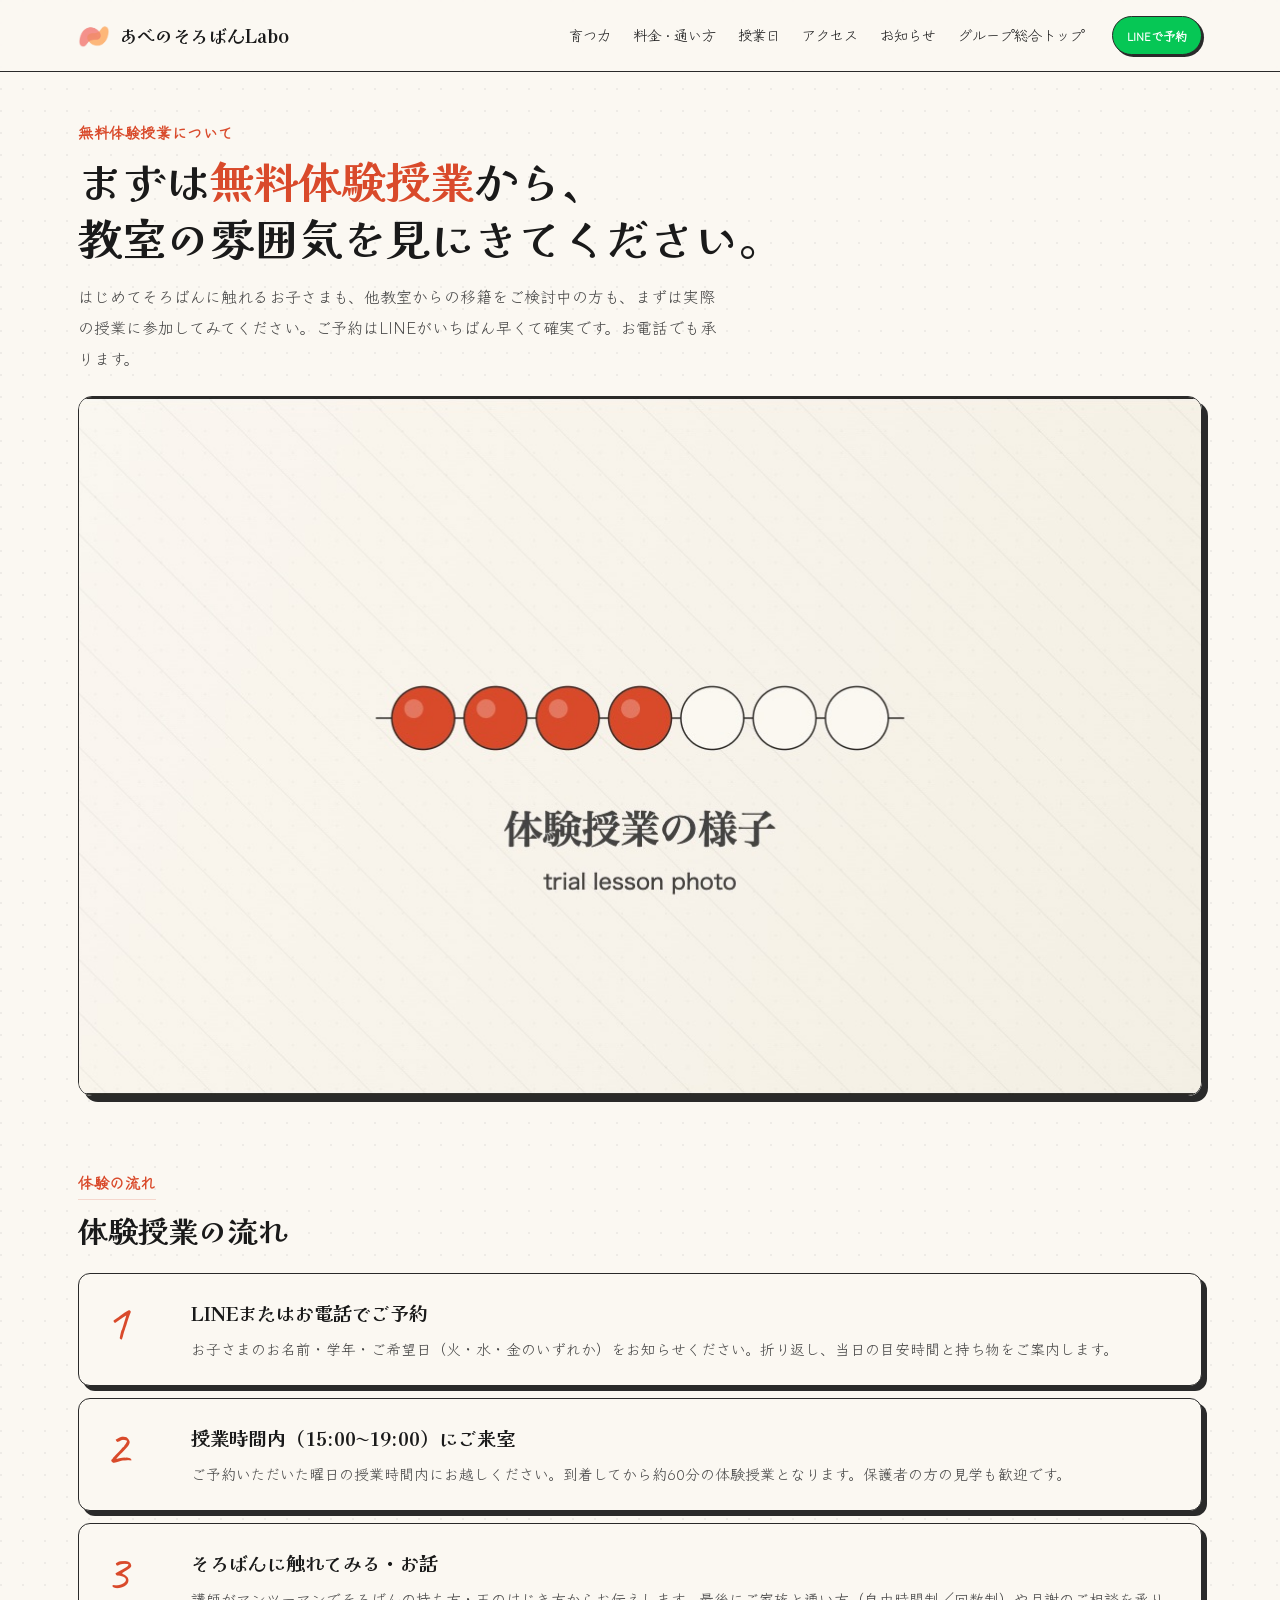
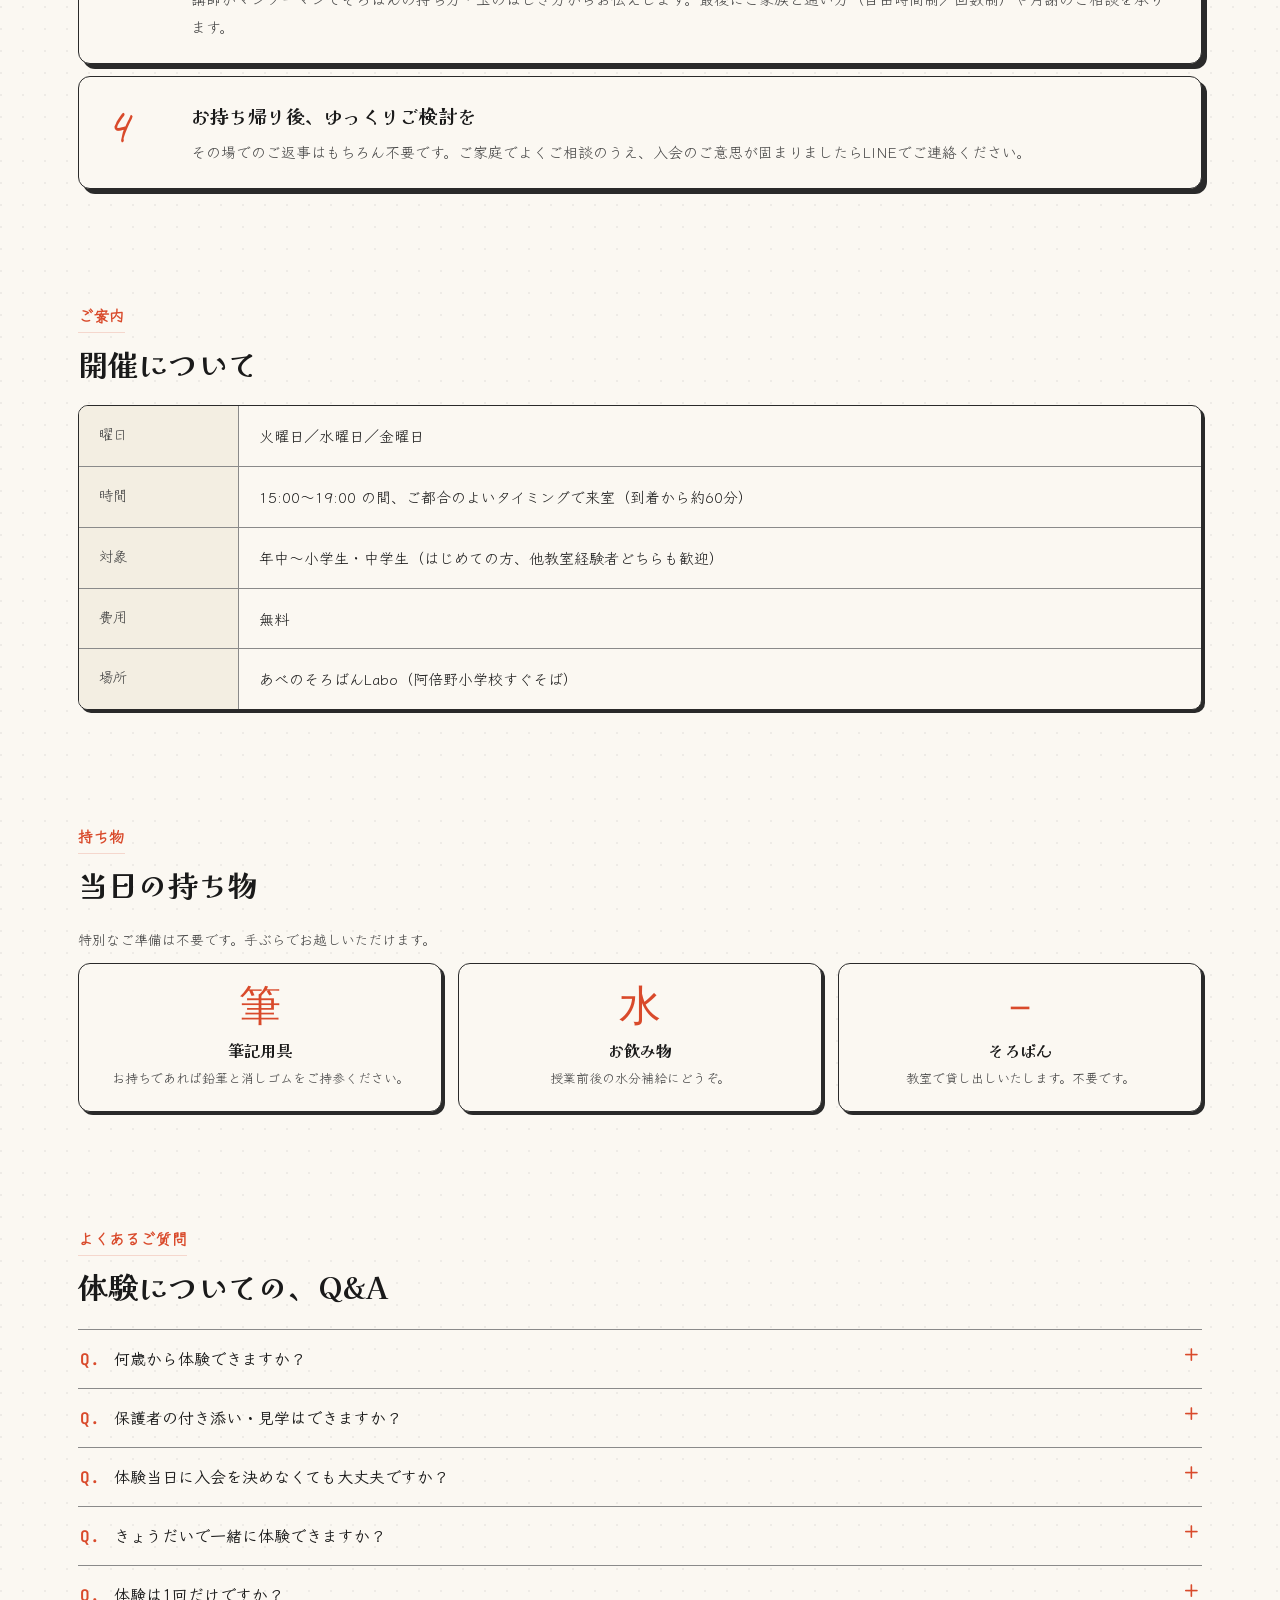
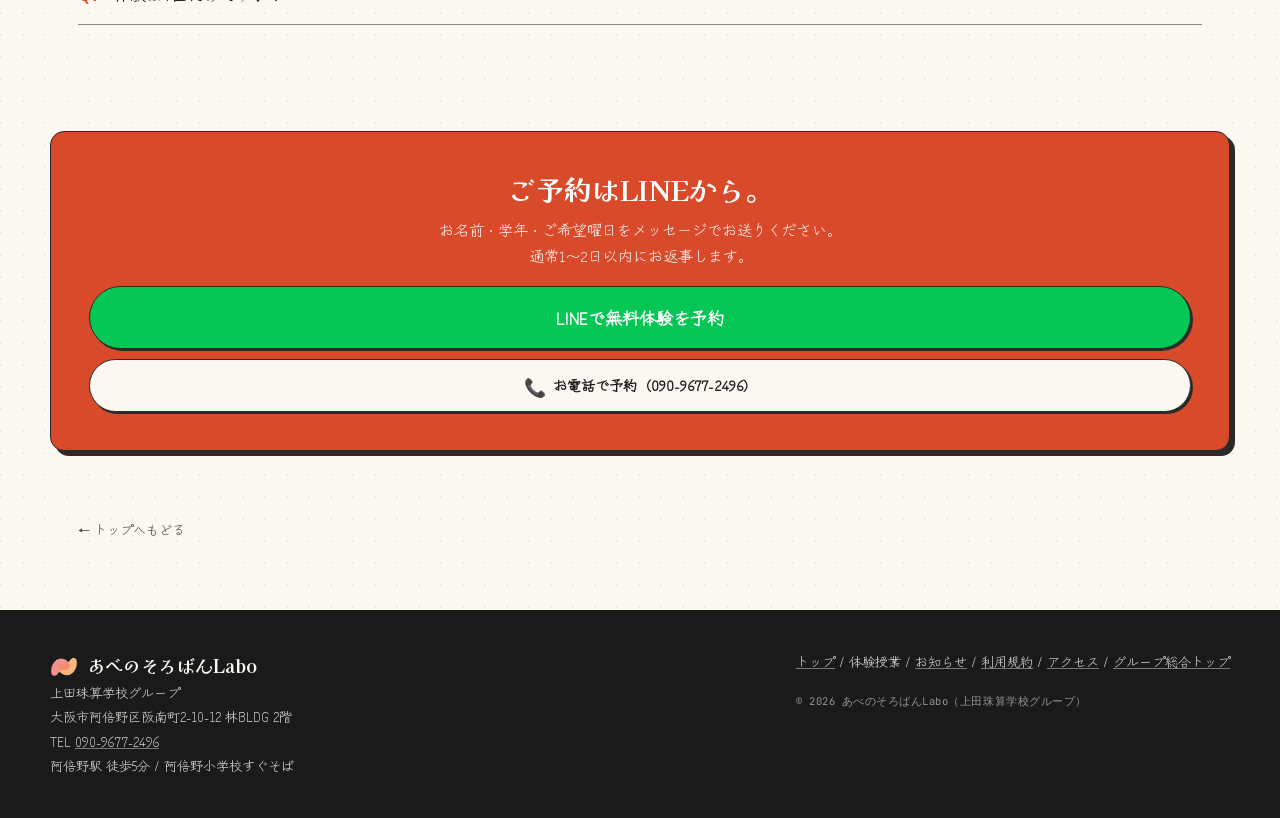
==== experience.html @ c963ec8b "ロゴを新デザイン画像に差し替え・ファビコン追加 - ナビ／フッターの赤い丸(.bead)を abeno_logo.png に差し替え（全ページ共通・CSSで一括変更） - 全4ページの<head>にフ" ====
<!doctype html>
<html lang="ja">
<head>
  <meta charset="utf-8" />
  <meta name="viewport" content="width=device-width, initial-scale=1, viewport-fit=cover" />
  <meta name="theme-color" content="#fbf8f2" />
  <link rel="icon" type="image/png" href="images/abeno_favicon.png" />
  <link rel="apple-touch-icon" href="images/abeno_favicon.png" />
  <title>無料体験授業について — あべのそろばんLabo</title>
  <meta name="description" content="あべのそろばんLaboの無料体験授業の流れ・持ち物・よくある質問。ご予約はLINEまたはお電話で承ります。" />
  <meta property="og:title" content="無料体験授業について — あべのそろばんLabo" />
  <meta property="og:description" content="体験授業の流れ・持ち物・よくある質問。ご予約はLINEから。" />
  <meta property="og:image" content="images/experience-hero.jpg" />

  <link rel="preconnect" href="https://fonts.googleapis.com" />
  <link rel="preconnect" href="https://fonts.gstatic.com" crossorigin />
  <link href="https://fonts.googleapis.com/css2?family=Kaisei+Decol:wght@400;500;700&family=Klee+One:wght@400;600&family=Zen+Kurenaido&family=Caveat:wght@400;600;700&family=JetBrains+Mono:wght@400;500&display=swap" rel="stylesheet" />
  <link rel="stylesheet" href="css/style.css?v=20260715f" />

  <style>
    /* Experience-page specific additions */
    .exp-hero {
      max-width: var(--max-w);
      margin: 0 auto;
      padding: 28px 18px 8px;
    }
    .exp-hero .tag {
      font-family: var(--hand);
      font-size: 13px;
      font-weight: 600;
      letter-spacing: .04em;
      color: var(--accent);
    }
    @media (min-width: 900px) {
      .exp-hero .tag { font-size: 15px; }
    }
    .exp-hero h1 {
      font-family: var(--serif);
      font-weight: 700;
      font-size: 28px;
      line-height: 1.3;
      margin: 6px 0 14px;
    }
    .exp-hero h1 em { font-style: normal; color: var(--accent); }
    .exp-hero p.lead {
      font-size: 15px;
      color: var(--ink-2);
      line-height: 1.95;
      margin: 0 0 22px;
      max-width: 640px;
    }
    .exp-hero img {
      width: 100%;
      aspect-ratio: 16 / 7;
      object-fit: cover;
      border-radius: 14px;
      border: 1.5px solid var(--line);
      box-shadow: 4px 4px 0 var(--line);
    }
    @media (min-width: 900px) {
      .exp-hero { padding: 48px 28px 16px; }
      .exp-hero h1 { font-size: 44px; }
      .exp-hero p.lead { font-size: 16px; }
      .exp-hero img { box-shadow: 6px 6px 0 var(--line); }
    }

    /* Steps */
    .steps {
      display: flex; flex-direction: column; gap: 12px;
      margin-top: 16px;
    }
    .step {
      display: grid;
      grid-template-columns: 54px 1fr;
      gap: 14px;
      border: 1.5px solid var(--line);
      border-radius: 12px;
      padding: 16px 18px;
      background: var(--paper);
      box-shadow: 3px 3px 0 var(--line);
    }
    .step .n {
      font-family: var(--en-hand);
      font-size: 38px;
      color: var(--accent);
      line-height: 1;
    }
    .step h3 {
      font-family: var(--serif); font-weight: 700;
      font-size: 16px; margin: 0 0 6px;
    }
    .step p {
      font-size: 14px;
      color: var(--ink-2);
      margin: 0;
      line-height: 1.85;
    }
    @media (min-width: 900px) {
      .step { grid-template-columns: 72px 1fr; padding: 22px 26px; box-shadow: 5px 5px 0 var(--line); }
      .step .n { font-size: 52px; }
      .step h3 { font-size: 19px; }
      .step p { font-size: 15px; }
    }

    /* Info dl */
    .info-box {
      border: 1.5px solid var(--line);
      border-radius: 10px;
      overflow: hidden;
      background: var(--paper);
      box-shadow: 3px 3px 0 var(--line);
    }
    .info-box dl {
      display: grid;
      grid-template-columns: 110px 1fr;
      margin: 0;
    }
    .info-box dt, .info-box dd {
      padding: 12px 16px;
      margin: 0;
      border-bottom: 1px solid var(--ink-3);
    }
    .info-box dt {
      font-family: var(--hand);
      font-size: 13px;
      color: var(--ink-2);
      background: var(--paper-2);
      border-right: 1px solid var(--ink-3);
    }
    .info-box dd { font-size: 14px; line-height: 1.85; }
    .info-box dl > :nth-last-child(-n+2) { border-bottom: 0; }
    @media (min-width: 900px) {
      .info-box dl { grid-template-columns: 160px 1fr; }
      .info-box dt { font-size: 14px; padding: 16px 20px; }
      .info-box dd { font-size: 15px; padding: 16px 20px; }
    }

    /* Bring (持ち物) */
    .bring {
      display: grid;
      grid-template-columns: repeat(3, 1fr);
      gap: 10px;
      margin-top: 12px;
    }
    .bring .card {
      border: 1.5px solid var(--line);
      border-radius: 12px;
      padding: 14px 8px;
      background: var(--paper);
      text-align: center;
      box-shadow: 2px 2px 0 var(--line);
    }
    .bring .em {
      font-family: var(--en-hand);
      font-size: 30px;
      color: var(--accent);
      line-height: 1;
    }
    .bring h4 {
      font-family: var(--serif); font-weight: 700;
      font-size: 13px; margin: 8px 0 4px;
    }
    .bring p {
      font-size: 11.5px;
      color: var(--ink-2);
      margin: 0;
      line-height: 1.6;
    }
    @media (min-width: 900px) {
      .bring { gap: 16px; }
      .bring .card { padding: 22px 12px; box-shadow: 3px 3px 0 var(--line); }
      .bring .em { font-size: 42px; }
      .bring h4 { font-size: 16px; }
      .bring p { font-size: 13px; }
    }

    /* CTA block */
    .cta-block {
      margin: 32px 14px 28px;
      padding: 26px 22px;
      border: 1.5px solid var(--line);
      border-radius: 14px;
      background: var(--accent);
      color: #fff;
      box-shadow: 5px 5px 0 var(--line);
      text-align: center;
    }
    .cta-block h2 {
      font-family: var(--serif); font-weight: 700;
      font-size: 22px; line-height: 1.4;
      margin: 0;
    }
    .cta-block p {
      font-family: var(--hand);
      font-size: 13px;
      margin: 8px 0 16px;
      opacity: 0.95;
    }
    .cta-block .cta-group {
      display: flex; flex-direction: column; gap: 10px;
    }
    .cta-block .btn.line { padding: 16px 24px; font-size: 17px; }
    .cta-block .btn.tel {
      background: var(--paper); color: var(--ink);
      font-size: 14px;
    }
    @media (min-width: 900px) {
      .cta-block {
        margin: 50px auto 50px;
        max-width: var(--max-w);
        padding: 38px;
      }
      .cta-block h2 { font-size: 28px; }
      .cta-block p { font-size: 15px; }
    }

    /* Back link */
    .back-link {
      display: inline-flex; align-items: center; gap: 4px;
      font-family: var(--hand);
      font-size: 13px;
      color: var(--ink-2);
      text-decoration: none;
      margin-top: 18px;
    }
    .back-link:hover { color: var(--accent); }
  </style>
</head>
<body>

  <!-- NAV -->
  <header class="nav">
    <div class="nav-inner">
      <a class="brand" href="index.html">
        <span class="bead" aria-hidden="true"></span>
        あべのそろばんLabo
      </a>
      <nav class="nav-links" aria-label="メインナビゲーション">
        <a href="index.html#about">育つ力</a>
        <a href="index.html#course">料金・通い方</a>
        <a href="index.html#schedule">授業日</a>
        <a href="index.html#access">アクセス</a>
        <a href="news.html">お知らせ</a>
        <a href="https://ueda-soroban-group.com/" target="_blank" rel="noopener">グループ総合トップ</a>
      </nav>
      <div class="nav-cta">
        <a class="btn line" href="https://lin.ee/6mEq6KBG" target="_blank" rel="noopener">LINEで予約</a>
      </div>
    </div>
  </header>

  <!-- HERO -->
  <main class="exp-hero">
    <div class="tag">無料体験授業について</div>
    <h1>まずは<em>無料体験授業</em>から、<br>教室の雰囲気を見にきてください。</h1>
    <p class="lead">
      はじめてそろばんに触れるお子さまも、他教室からの移籍をご検討中の方も、まずは実際の授業に参加してみてください。ご予約はLINEがいちばん早くて確実です。お電話でも承ります。
    </p>
    <img src="images/experience-hero.jpg" alt="体験授業の様子" width="1600" height="700" />
  </main>

  <!-- 体験の流れ -->
  <section class="s">
    <span class="section-label">体験の流れ</span>
    <h2 class="section-title">体験授業の流れ</h2>
    <div class="steps">
      <div class="step">
        <div class="n">1</div>
        <div>
          <h3>LINEまたはお電話でご予約</h3>
          <p>お子さまのお名前・学年・ご希望日（火・水・金のいずれか）をお知らせください。折り返し、当日の目安時間と持ち物をご案内します。</p>
        </div>
      </div>
      <div class="step">
        <div class="n">2</div>
        <div>
          <h3>授業時間内（15:00〜19:00）にご来室</h3>
          <p>ご予約いただいた曜日の授業時間内にお越しください。到着してから約60分の体験授業となります。保護者の方の見学も歓迎です。</p>
        </div>
      </div>
      <div class="step">
        <div class="n">3</div>
        <div>
          <h3>そろばんに触れてみる・お話</h3>
          <p>講師がマンツーマンでそろばんの持ち方・玉のはじき方からお伝えします。最後にご家族と通い方（自由時間制／回数制）や月謝のご相談を承ります。</p>
        </div>
      </div>
      <div class="step">
        <div class="n">4</div>
        <div>
          <h3>お持ち帰り後、ゆっくりご検討を</h3>
          <p>その場でのご返事はもちろん不要です。ご家庭でよくご相談のうえ、入会のご意思が固まりましたらLINEでご連絡ください。</p>
        </div>
      </div>
    </div>
  </section>

  <!-- 開催情報 -->
  <section class="s">
    <span class="section-label">ご案内</span>
    <h2 class="section-title">開催について</h2>
    <div class="info-box">
      <dl>
        <dt>曜日</dt><dd>火曜日／水曜日／金曜日</dd>
        <dt>時間</dt><dd>15:00〜19:00 の間、ご都合のよいタイミングで来室（到着から約60分）</dd>
        <dt>対象</dt><dd>年中〜小学生・中学生（はじめての方、他教室経験者どちらも歓迎）</dd>
        <dt>費用</dt><dd>無料</dd>
        <dt>場所</dt><dd>あべのそろばんLabo（阿倍野小学校すぐそば）</dd>
      </dl>
    </div>
  </section>

  <!-- 持ち物 -->
  <section class="s">
    <span class="section-label">持ち物</span>
    <h2 class="section-title">当日の持ち物</h2>
    <p style="font-size:14px; color:var(--ink-2); margin:0 0 4px;">特別なご準備は不要です。手ぶらでお越しいただけます。</p>
    <div class="bring">
      <div class="card">
        <div class="em">筆</div>
        <h4>筆記用具</h4>
        <p>お持ちであれば鉛筆と消しゴムをご持参ください。</p>
      </div>
      <div class="card">
        <div class="em">水</div>
        <h4>お飲み物</h4>
        <p>授業前後の水分補給にどうぞ。</p>
      </div>
      <div class="card">
        <div class="em">－</div>
        <h4>そろばん</h4>
        <p>教室で貸し出しいたします。不要です。</p>
      </div>
    </div>
  </section>

  <!-- FAQ -->
  <section class="s">
    <span class="section-label">よくあるご質問</span>
    <h2 class="section-title">体験についての、Q&amp;A</h2>
    <div class="faq">
      <details>
        <summary><span class="q">何歳から体験できますか？</span></summary>
        <p>年中さん（4〜5歳）から受け付けております。数字がある程度読めるようになってからのほうが、お子さま自身も楽しく取り組める傾向があります。</p>
      </details>
      <details>
        <summary><span class="q">保護者の付き添い・見学はできますか？</span></summary>
        <p>もちろん可能です。はじめての場所で不安なお子さまが多いので、最初は保護者の方と一緒にお越しいただくことをおすすめしています。</p>
      </details>
      <details>
        <summary><span class="q">体験当日に入会を決めなくても大丈夫ですか？</span></summary>
        <p>その場でのご返事はいただいておりません。ご家庭でよくご相談のうえ、ご検討ください。しつこい勧誘はいたしません。</p>
      </details>
      <details>
        <summary><span class="q">きょうだいで一緒に体験できますか？</span></summary>
        <p>はい、可能です。ご予約の際に人数・学年をお知らせください。</p>
      </details>
      <details>
        <summary><span class="q">体験は1回だけですか？</span></summary>
        <p>基本は1回ですが、もう少し様子を見たい場合はご相談ください。柔軟に対応いたします。</p>
      </details>
    </div>
  </section>

  <!-- CTA -->
  <div class="cta-block">
    <h2>ご予約はLINEから。</h2>
    <p>お名前・学年・ご希望曜日をメッセージでお送りください。<br>通常1〜2日以内にお返事します。</p>
    <div class="cta-group">
      <a class="btn line" href="https://lin.ee/6mEq6KBG" target="_blank" rel="noopener">LINEで無料体験を予約</a>
      <a class="btn tel" href="tel:090-9677-2496"><span class="icon">📞</span>お電話で予約（090-9677-2496）</a>
    </div>
  </div>

  <section class="s" style="padding-top:0;">
    <a class="back-link" href="index.html">← トップへもどる</a>
  </section>

  <!-- Footer -->
  <footer class="site">
    <div class="inner">
      <div>
        <div class="brand-block">
          <span class="bead" aria-hidden="true"></span>
          あべのそろばんLabo
        </div>
        <div class="info">
          上田珠算学校グループ<br>
          大阪市阿倍野区阪南町2-10-12 林BLDG 2階<br>
          TEL <a href="tel:090-9677-2496">090-9677-2496</a><br>
          阿倍野駅 徒歩5分 / 阿倍野小学校すぐそば
        </div>
      </div>
      <div>
        <div class="info">
          <a href="index.html">トップ</a> / 体験授業 / <a href="news.html">お知らせ</a> /
          <a href="terms.html">利用規約</a> / <a href="index.html#access">アクセス</a> / <a href="https://ueda-soroban-group.com/" target="_blank" rel="noopener">グループ総合トップ</a>
        </div>
        <div class="copy">© 2026 あべのそろばんLabo（上田珠算学校グループ）</div>
      </div>
    </div>
  </footer>

  <!-- Sticky bottom mobile CTA -->
  <div class="sticky-cta" role="region" aria-label="お問い合わせ">
    <a class="btn line" href="https://lin.ee/6mEq6KBG" target="_blank" rel="noopener">LINEで無料体験を予約</a>
    <a class="btn tel" href="tel:090-9677-2496" aria-label="電話で予約">📞</a>
  </div>

</body>
</html>
---- css/style.css ----
/* ============================================================
   あべのそろばんLabo — site styles
   Warm & Friendly direction (mobile-first, ~900px desktop)
   ============================================================ */

:root {
  --ink: #1a1a1a;
  --ink-2: #444;
  --ink-3: #8a8a8a;
  --paper: #fbf8f2;
  --paper-2: #f3eee2;
  --line: #2a2a2a;
  --accent: #d94a2b;       /* そろばん玉の朱 */
  --accent-soft: #f5d7cd;
  --wash: #efeadd;
  --line-green: #06c755;   /* LINE official green */

  --serif: "Kaisei Decol", "Hiragino Mincho ProN", "Yu Mincho", serif;
  --body: "Klee One", "Hiragino Sans", "Helvetica Neue", system-ui, sans-serif;
  --hand: "Zen Kurenaido", "Klee One", "Hiragino Sans", sans-serif;
  --en-hand: "Caveat", cursive;
  --mono: "JetBrains Mono", ui-monospace, monospace;

  --max-w: 1180px;
}

* { box-sizing: border-box; }

html { scroll-behavior: smooth; }

body {
  margin: 0;
  padding: 0;
  background: var(--paper);
  color: var(--ink);
  font-family: var(--body);
  line-height: 1.75;
  font-size: 16px;
  -webkit-text-size-adjust: 100%;
  background-image: radial-gradient(circle at 1px 1px, rgba(0,0,0,.05) 1px, transparent 0);
  background-size: 22px 22px;
}

img { max-width: 100%; display: block; }
a { color: inherit; }

/* ============================================================
   Top nav (sticky)
   ============================================================ */
.nav {
  position: sticky; top: 0; z-index: 40;
  background: color-mix(in oklab, var(--paper) 92%, transparent);
  backdrop-filter: blur(8px);
  -webkit-backdrop-filter: blur(8px);
  border-bottom: 1.5px solid var(--line);
}
.nav-inner {
  max-width: var(--max-w);
  margin: 0 auto;
  padding: 12px 18px;
  display: flex;
  align-items: center;
  gap: 14px;
}
.brand {
  display: flex; align-items: center; gap: 9px;
  font-family: var(--serif); font-weight: 700;
  text-decoration: none; color: var(--ink);
  font-size: 16px;
}
.brand .bead {
  width: 28px; height: 22px;
  background: url(../images/abeno_logo.png) center / contain no-repeat;
}
.nav-links {
  display: none; /* hidden on mobile, shown on desktop */
  gap: 22px;
  margin-left: auto;
  font-family: var(--hand);
  font-size: 14px;
}
.nav-links a { text-decoration: none; color: var(--ink); }
.nav-links a:hover { color: var(--accent); }
.nav-cta {
  margin-left: auto;
}
.nav-cta .btn.line {
  font-size: 12px;
  padding: 8px 14px;
}

@media (min-width: 900px) {
  .nav-inner { padding: 16px 28px; }
  .brand { font-size: 18px; }
  .brand .bead { width: 32px; height: 25px; }
  .nav-links { display: flex; }
  .nav-cta { margin-left: 14px; }
}

/* ============================================================
   Buttons
   ============================================================ */
.btn {
  display: inline-flex;
  align-items: center;
  justify-content: center;
  gap: 7px;
  border: 1.5px solid var(--line);
  border-radius: 999px;
  padding: 13px 22px;
  font-family: var(--hand);
  font-size: 15px;
  font-weight: 600;
  background: var(--paper);
  color: var(--ink);
  text-decoration: none;
  box-shadow: 2px 2px 0 var(--line);
  cursor: pointer;
  transition: transform .12s ease, box-shadow .12s ease;
  -webkit-tap-highlight-color: transparent;
}
.btn:hover, .btn:focus-visible {
  transform: translate(-1px, -1px);
  box-shadow: 3px 3px 0 var(--line);
  outline: none;
}
.btn:active {
  transform: translate(1px, 1px);
  box-shadow: 1px 1px 0 var(--line);
}
.btn.line {
  background: var(--line-green);
  color: #fff;
}
.btn.primary {
  background: var(--accent);
  color: #fff;
}
.btn.block { display: flex; width: 100%; }
.btn.lg { padding: 16px 26px; font-size: 16px; }
.btn.sm { padding: 9px 16px; font-size: 13px; }
.btn .icon { font-size: 18px; line-height: 1; }

/* ============================================================
   Hero
   ============================================================ */
.hero {
  position: relative;
  padding: 16px 14px;
}
.hero-img-wrap {
  position: relative;
  border-radius: 14px;
  overflow: hidden;
  border: 1.5px solid var(--line);
  box-shadow: 4px 4px 0 var(--line);
}
.hero-img-wrap img {
  width: 100%;
  height: auto;
  display: block;
  aspect-ratio: 4 / 5;
  object-fit: cover;
  object-position: 88% center;
}
.hero-card {
  position: absolute;
  left: 16px; right: 16px; bottom: 16px;
  background: color-mix(in oklab, var(--paper) 94%, transparent);
  border: 1.5px solid var(--line);
  border-radius: 12px;
  padding: 14px 16px;
  box-shadow: 3px 3px 0 var(--line);
  backdrop-filter: blur(4px);
  -webkit-backdrop-filter: blur(4px);
}
.hero-card .tag {
  font-family: var(--hand);
  color: var(--accent);
  font-size: 13px;
  font-weight: 600;
  letter-spacing: .02em;
  margin-bottom: 4px;
}
.hero-card h1 {
  font-family: var(--serif);
  font-weight: 700;
  font-size: 24px;
  line-height: 1.35;
  margin: 0;
  letter-spacing: 0;
}
.hero-card h1 em { font-style: normal; color: var(--accent); }
.hero-card .hero-sub {
  margin-top: 6px;
  font-family: var(--hand);
  color: var(--ink-2);
  font-size: 12.5px;
  line-height: 1.6;
}

/* CTA row */
.hero-cta {
  padding: 14px 14px 0;
  display: flex;
  flex-direction: column;
  gap: 10px;
}
.hero-cta .sub-row {
  display: flex; gap: 8px;
}
.hero-cta .sub-row .btn {
  flex: 1;
}

@media (min-width: 900px) {
  .hero {
    padding: 56px 28px 24px;
    max-width: var(--max-w);
    margin: 0 auto;
    display: grid;
    grid-template-columns: 1.05fr 1fr;
    gap: 50px;
    align-items: center;
  }
  .hero-img-wrap {
    box-shadow: 6px 6px 0 var(--line);
  }
  .hero-img-wrap img { aspect-ratio: 4 / 5; }
  .hero-card {
    position: static;
    background: transparent;
    border: 0;
    box-shadow: none;
    padding: 0;
    backdrop-filter: none;
    -webkit-backdrop-filter: none;
    order: -1;
  }
  .hero-card .tag { font-size: 17px; }
  .hero-card h1 { font-size: 62px; line-height: 1.16; margin-top: 12px; }
  .hero-card .hero-sub { font-size: 18px; margin-top: 24px; max-width: 480px; line-height: 2; }
  .hero-cta {
    max-width: var(--max-w);
    margin: 28px auto 0;
    padding: 0 28px;
    flex-direction: row;
    flex-wrap: wrap;
    align-items: center;
    gap: 12px;
  }
  .hero-cta .btn.line {
    padding: 16px 28px;
    font-size: 16px;
  }
  .hero-cta .btn.block { width: auto; }
  .hero-cta .sub-row {
    flex: 0 0 auto;
  }
  .hero-cta .sub-row .btn { flex: 0 0 auto; }
}

/* ============================================================
   Stats strip (desktop only)
   ============================================================ */
.stats {
  display: none;
  border-top: 1.5px solid var(--line);
  border-bottom: 1.5px solid var(--line);
  background: var(--paper-2);
}
.stats-inner {
  max-width: var(--max-w);
  margin: 0 auto;
  display: grid;
  grid-template-columns: repeat(4, 1fr);
}
.stats .item {
  padding: 22px 24px;
  border-right: 1.2px dashed var(--ink-3);
}
.stats .item:last-child { border-right: 0; }
.stats .n {
  font-family: var(--serif);
  font-weight: 700;
  font-size: 28px;
  color: var(--accent);
  line-height: 1;
}
.stats .l {
  font-family: var(--hand);
  font-size: 13px;
  color: var(--ink-2);
  margin-top: 6px;
}
@media (min-width: 900px) {
  .stats { display: block; }
}

/* ============================================================
   Sections
   ============================================================ */
section.s {
  padding: 28px 14px;
  max-width: var(--max-w);
  margin: 0 auto;
}
@media (min-width: 900px) {
  section.s { padding: 56px 28px; }
}

.section-label {
  display: inline-block;
  font-family: var(--hand);
  font-size: 13px;
  font-weight: 600;
  color: var(--accent);
  border-bottom: 1.5px solid var(--accent-soft);
  padding-bottom: 3px;
  margin-bottom: 10px;
  letter-spacing: .04em;
}
@media (min-width: 900px) {
  .section-label { font-size: 15px; }
}

h2.section-title {
  font-family: var(--serif);
  font-weight: 700;
  font-size: 22px;
  line-height: 1.35;
  margin: 0 0 16px;
}
@media (min-width: 900px) {
  h2.section-title { font-size: 30px; margin-bottom: 22px; }
}

/* ABOUT */
.about-lead {
  font-size: 15px;
  color: var(--ink-2);
  line-height: 1.95;
  margin: 0 0 18px;
}
.values {
  display: grid;
  grid-template-columns: 1fr 1fr 1fr;
  gap: 8px;
}
.value-card {
  border: 1.5px solid var(--line);
  border-radius: 10px;
  padding: 12px 8px;
  text-align: center;
  background: var(--paper-2);
  box-shadow: 2px 2px 0 var(--line);
}
.value-card .beads {
  display: flex; gap: 4px; justify-content: center; align-items: center;
  margin-bottom: 6px;
  min-height: 12px;
}
.value-card .beads span {
  width: 8px; height: 8px; border-radius: 50%;
  border: 1.2px solid var(--line);
  background: var(--paper);
}
.value-card .beads span.on { background: var(--accent); }
.value-card h3 {
  font-family: var(--serif); font-weight: 700;
  font-size: 13px; margin: 6px 0 0;
}

@media (min-width: 900px) {
  .about-grid {
    display: grid;
    grid-template-columns: 1.15fr 1fr;
    gap: 50px;
    align-items: center;
  }
  .about-grid .right img {
    width: 100%; height: auto;
    border-radius: 14px;
    border: 1.5px solid var(--line);
    box-shadow: 5px 5px 0 var(--line);
  }
  .about-lead { font-size: 17px; line-height: 2; }
  .values { gap: 14px; }
  .value-card { padding: 18px 12px; box-shadow: 3px 3px 0 var(--line); }
  .value-card .beads span { width: 10px; height: 10px; }
  .value-card h3 { font-size: 16px; }
}

/* GALLERY */
.gallery {
  display: grid;
  grid-template-columns: 1fr 1fr;
  gap: 8px;
}
.gallery img {
  width: 100%;
  height: auto;
  aspect-ratio: 1 / 1;
  object-fit: cover;
  border-radius: 10px;
  border: 1.5px solid var(--line);
  box-shadow: 2px 2px 0 var(--line);
}
@media (min-width: 900px) {
  .gallery {
    grid-template-columns: repeat(2, 1fr);
    gap: 14px;
  }
  .gallery img {
    aspect-ratio: 4 / 3;
    box-shadow: 3px 3px 0 var(--line);
  }
}

/* COURSES (通い方) */
.courses {
  display: grid;
  grid-template-columns: 1fr;
  gap: 14px;
}
.course-card {
  border: 1.5px solid var(--line);
  border-radius: 12px;
  padding: 18px 18px;
  background: var(--paper);
  box-shadow: 3px 3px 0 var(--line);
}
.course-card .head {
  display: flex;
  justify-content: space-between;
  align-items: baseline;
  gap: 8px;
  flex-wrap: wrap;
}
.course-card .head h3 {
  font-family: var(--serif); font-weight: 700;
  font-size: 18px; margin: 0;
}
.course-card .head h3 .en {
  font-family: var(--en-hand);
  font-size: 15px;
  color: var(--accent);
  margin-left: 6px;
}
.course-card .price {
  font-family: var(--en-hand);
  font-size: 24px;
  color: var(--accent);
  line-height: 1;
}
.course-card .desc {
  margin: 10px 0 0;
  font-size: 14px;
  color: var(--ink-2);
  line-height: 1.85;
}
.tag-row {
  display: flex; flex-wrap: wrap; gap: 6px;
  margin-top: 12px;
}
.tag-row span {
  font-family: var(--mono);
  font-size: 11px;
  border: 1px solid var(--ink-3);
  background: var(--paper-2);
  padding: 3px 9px;
  border-radius: 4px;
  color: var(--ink-2);
}
.count-row {
  display: grid;
  grid-template-columns: repeat(4, 1fr);
  gap: 6px;
  margin-top: 14px;
}
.count-card {
  border: 1.2px solid var(--line);
  border-radius: 8px;
  padding: 12px 4px;
  text-align: center;
  background: var(--paper-2);
}
.count-card .n {
  font-family: var(--en-hand);
  font-size: 22px;
  color: var(--accent);
  line-height: 1;
}
.count-card .l {
  font-family: var(--hand);
  font-size: 10px;
  color: var(--ink-3);
  margin-top: 2px;
}
.count-card .p {
  font-family: var(--mono);
  font-size: 10px;
  color: var(--ink-2);
  margin-top: 5px;
}
@media (min-width: 900px) {
  .courses {
    grid-template-columns: 1.15fr 1fr;
    gap: 22px;
  }
  .course-card { padding: 26px 28px; box-shadow: 5px 5px 0 var(--line); }
  .course-card .head h3 { font-size: 24px; }
  .course-card .head h3 .en { font-size: 20px; }
  .course-card .price { font-size: 34px; }
  .course-card .desc { font-size: 15px; }
  .count-row { gap: 10px; }
  .count-card { padding: 16px 6px; }
  .count-card .n { font-size: 30px; }
  .count-card .p { font-size: 12px; }
}

/* SCHEDULE / CALENDAR */
.schedule {
  display: grid;
  grid-template-columns: 1fr;
  gap: 22px;
}
.schedule-intro h3 {
  font-family: var(--serif); font-weight: 700;
  font-size: 20px; line-height: 1.45;
  margin: 4px 0 12px;
}
.schedule-intro h3 em { font-style: normal; color: var(--accent); }
.schedule-intro p {
  font-size: 14px; color: var(--ink-2);
  line-height: 1.9; margin: 0;
}
.schedule-legend {
  margin-top: 14px;
  display: flex; flex-direction: column; gap: 8px;
  font-family: var(--hand); font-size: 13px;
}
.schedule-legend .row {
  display: flex; align-items: center; gap: 8px;
}
.schedule-legend .dot {
  width: 12px; height: 12px; border-radius: 50%;
  border: 1.5px solid var(--ink-3);
  background: transparent;
  flex-shrink: 0;
}
.schedule-legend .dot.on {
  background: var(--accent);
  border-color: var(--accent);
}

.cal {
  display: flex;
  flex-direction: column;
  border: 1.5px solid var(--line);
  border-radius: 12px;
  padding: 16px;
  background: var(--paper-2);
  box-shadow: 3px 3px 0 var(--line);
}
.cal-head {
  display: flex; justify-content: space-between; align-items: center;
  margin-bottom: 10px;
}
.cal-head .month {
  font-family: var(--serif); font-weight: 700; font-size: 18px;
}
.cal-arrows { display: flex; gap: 8px; flex-shrink: 0; }
.nav-btn {
  background: transparent;
  border: 1.3px solid var(--line);
  border-radius: 8px;
  width: 34px; height: 34px;
  display: flex; align-items: center; justify-content: center;
  font-size: 20px; line-height: 1;
  color: var(--ink-2);
  cursor: pointer; padding: 0;
  transition: 0.15s ease;
}
.nav-btn:hover { background: var(--paper); color: var(--ink); border-color: var(--ink-3); }
.nav-btn:active { transform: translateY(1px); }
.cal-head .month .en {
  font-family: var(--en-hand);
  color: var(--accent);
  margin-left: 6px;
  font-size: 18px;
}
.cal-head .nav-arrows {
  font-family: var(--mono); font-size: 13px; color: var(--ink-3); letter-spacing: .2em;
}
.cal-dow {
  display: grid; grid-template-columns: repeat(7, 1fr);
  gap: 4px;
  font-family: var(--mono); font-size: 13px;
  text-align: center; color: var(--ink-2);
  margin-bottom: 6px;
}
.cal-dow span.sun { color: #b04; }
.cal-dow span.sat { color: #247; }
.cal-days {
  display: grid;
  grid-template-columns: repeat(7, minmax(0, 1fr));
  gap: 4px;
  /* 各行は内容に応じた高さ（長いラベルの週だけ高くなり、他の週は影響を受けない） */
}
.cal-day {
  min-height: 54px;
  height: 100%;
  width: 100%;
  border: 1.2px solid var(--ink-3);
  border-radius: 6px;
  display: flex; flex-direction: column;
  align-items: center; justify-content: space-between;
  padding: 4px;
  background: var(--paper);
  color: var(--ink-3);
  font-family: var(--mono); font-size: 13px;
}
.cal-day .date-num {
  width: 100%;
  text-align: left;
  font-size: 13px;
  line-height: 1;
}
.cal-day .mark {
  flex-grow: 1;
  display: flex; align-items: center; justify-content: center;
  font-size: 24px;
  line-height: 1;
}
.cal-day .mark.small {
  font-size: 15px;
}
/* 前月からの特例授業（例：7/31を8月の1回目として表示） */
.cal-day.pre .date-num {
  color: var(--accent);
  font-weight: 700;
}
.cal-day.empty {
  border: 0;
  background: transparent;
}
.cal-day.on {
  background: #fff0f5; /* Light pink background for class days */
  color: var(--ink);
  border-color: #ffc2d1;
}
.cal-day.on .mark {
  color: var(--accent);
}
.cal-day.off {
  background: #f4f4f4; /* Gray background for closed days */
  color: var(--ink-3);
  border-color: #e0e0e0;
}
.cal-day.off .mark {
  color: #aaa;
}
.cal-day .time {
  width: 100%;
  text-align: center;
  font-family: var(--hand);
  font-size: 11px;
  color: var(--ink-2);
  line-height: 1.25;
}
.cal-note {
  margin-top: 14px;
  padding-top: 16px;
  border-top: 1px dashed var(--line);
  font-size: 15px;
  line-height: 1.8;
  color: var(--ink-2);
}
.cal-slider {
  display: flex;
  align-items: flex-start; /* Each card keeps its natural height */
  overflow-x: auto;
  scroll-snap-type: x mandatory;
  scroll-behavior: smooth;
  gap: 16px;
  padding: 4px 4px 20px 4px;
  /* Hide scrollbar */
  -ms-overflow-style: none;
  scrollbar-width: none;
}
.cal-slider::-webkit-scrollbar {
  display: none;
}
.cal-slider .cal {
  flex: 0 0 88%; /* Peek next month */
  scroll-snap-align: center;
  max-width: 340px;
}
@media (min-width: 900px) {
  .cal { padding: 26px; box-shadow: 5px 5px 0 var(--line); }
  /* 1ヶ月を大きく表示。隣月は右端/左端がちらっと見えるカルーセル */
  .cal-slider { max-width: 860px; margin: 0 auto; }
  .cal-slider .cal { flex: 0 0 calc(100% - 56px); max-width: none; scroll-snap-align: center; }
  .cal-head .month { font-size: 24px; }
  .cal-dow { font-size: 15px; }
  .cal-day { min-height: 84px; padding: 8px; }
  .cal-day .date-num { font-size: 16px; }
  .cal-day .mark { font-size: 34px; }
  .cal-day .mark.small { font-size: 22px; }
  .cal-day .time { font-size: 14px; }
  .cal-note { font-size: 16px; }
}

/* Mid CTA banner */
.mid-cta {
  margin: 28px 14px 0;
  padding: 22px 20px;
  border: 1.5px solid var(--line);
  border-radius: 14px;
  background: var(--accent);
  color: #fff;
  box-shadow: 4px 4px 0 var(--line);
  text-align: center;
}
.mid-cta h3 {
  font-family: var(--serif); font-weight: 700;
  font-size: 18px; line-height: 1.4; margin: 0;
}
.mid-cta p {
  font-family: var(--hand);
  font-size: 13px;
  margin: 8px 0 0;
  opacity: 0.95;
}
.mid-cta .ctas {
  margin-top: 14px;
  display: flex; flex-direction: column; gap: 8px;
}
.mid-cta .btn.line { box-shadow: 2px 2px 0 var(--line); }
.mid-cta .btn.tel {
  background: var(--paper); color: var(--ink);
  font-size: 13px; padding: 10px 16px;
}
@media (min-width: 900px) {
  .mid-cta {
    margin: 36px 28px 0;
    padding: 36px 40px;
    display: grid;
    grid-template-columns: 1.4fr auto;
    gap: 30px;
    align-items: center;
    text-align: left;
    box-shadow: 6px 6px 0 var(--line);
  }
  .mid-cta h3 { font-size: 26px; }
  .mid-cta p { font-size: 14px; margin-top: 8px; }
  .mid-cta .ctas { margin-top: 0; align-items: flex-end; }
  .mid-cta .btn.line { padding: 16px 26px; font-size: 16px; }
}

/* FAQ */
.faq { border-top: 1.2px solid var(--ink-3); }
.faq details {
  border-bottom: 1.2px solid var(--ink-3);
  padding: 14px 2px;
}
.faq summary {
  cursor: pointer;
  list-style: none;
  display: flex; justify-content: space-between; align-items: flex-start;
  gap: 12px;
  font-family: var(--body);
  font-size: 14px; font-weight: 600;
  -webkit-tap-highlight-color: transparent;
}
.faq summary::-webkit-details-marker { display: none; }
.faq summary .q {
  flex: 1;
}
.faq summary .q::before {
  content: "Q. ";
  color: var(--accent);
  font-family: var(--mono);
  font-weight: 700;
  margin-right: 4px;
}
.faq summary::after {
  content: "＋";
  font-family: var(--hand);
  color: var(--accent);
  font-size: 18px;
  line-height: 1;
  flex-shrink: 0;
}
.faq details[open] summary::after { content: "−"; }
.faq details p {
  margin: 10px 0 0;
  padding-left: 22px;
  font-size: 13.5px;
  color: var(--ink-2);
  line-height: 1.9;
}
@media (min-width: 900px) {
  .faq summary { font-size: 16px; }
  .faq details p { font-size: 14.5px; }
}

/* FAQ + Access side-by-side at desktop */
.faq-access {
  display: grid;
  grid-template-columns: 1fr;
  gap: 32px;
}
@media (min-width: 900px) {
  .faq-access { grid-template-columns: 1fr 1fr; gap: 50px; }
}

/* ACCESS */
.access-map {
  width: 100%;
  aspect-ratio: 16 / 9;
  object-fit: cover;
  border-radius: 10px;
  border: 1.5px solid var(--line);
  box-shadow: 3px 3px 0 var(--line);
}
.access-info {
  margin-top: 14px;
  font-size: 14px;
  line-height: 1.9;
  color: var(--ink-2);
}
.access-info b {
  display: block;
  font-family: var(--serif);
  font-weight: 700;
  font-size: 16px;
  color: var(--ink);
  margin-bottom: 4px;
}

/* FINAL CTA */
.final-cta {
  padding: 28px 14px;
  display: flex; flex-direction: column; gap: 10px;
}
.final-cta .sub-row {
  display: flex; gap: 8px;
}
.final-cta .sub-row .btn { flex: 1; }
@media (min-width: 900px) {
  .final-cta {
    max-width: var(--max-w);
    margin: 0 auto;
    padding: 50px 28px;
    flex-direction: row;
    align-items: center;
    flex-wrap: wrap;
    gap: 14px;
  }
  .final-cta .lead {
    flex: 1; min-width: 320px;
    font-family: var(--serif);
    font-weight: 700;
    font-size: 28px;
    line-height: 1.4;
  }
  .final-cta .lead em { font-style: normal; color: var(--accent); }
  .final-cta .btn { flex: 0 0 auto; }
  .final-cta .sub-row { flex: 0 0 auto; }
}

/* ============================================================
   Footer
   ============================================================ */
footer.site {
  background: var(--ink);
  color: var(--paper);
  margin-top: 12px;
  padding: 26px 18px 80px;
}
footer.site .inner {
  max-width: var(--max-w);
  margin: 0 auto;
  display: flex; flex-direction: column;
  gap: 18px;
}
footer.site .brand-block {
  font-family: var(--serif); font-weight: 700;
  font-size: 18px;
  display: flex; align-items: center; gap: 9px;
}
footer.site .brand-block .bead {
  width: 28px; height: 22px;
  background: url(../images/abeno_logo.png) center / contain no-repeat;
}
footer.site .info {
  font-family: var(--hand);
  font-size: 13px;
  opacity: .85;
  line-height: 1.85;
}
footer.site .info a { color: var(--paper); text-decoration: underline; text-decoration-color: var(--ink-3); }
footer.site .copy {
  margin-top: 18px;
  font-family: var(--mono);
  font-size: 10.5px;
  opacity: .55;
  letter-spacing: .05em;
}
@media (min-width: 900px) {
  footer.site { padding: 40px 28px; }
  footer.site .inner {
    flex-direction: row; justify-content: space-between; gap: 40px;
  }
}

/* ============================================================
   Sticky bottom mobile CTA bar (visible only on small screens)
   ============================================================ */
.sticky-cta {
  position: fixed;
  bottom: 0; left: 0; right: 0;
  padding: 10px 12px;
  background: color-mix(in oklab, var(--paper) 96%, transparent);
  backdrop-filter: blur(8px);
  -webkit-backdrop-filter: blur(8px);
  border-top: 1.5px solid var(--line);
  z-index: 50;
  display: flex; gap: 8px;
  box-shadow: 0 -3px 12px rgba(0,0,0,.06);
}
.sticky-cta .btn.line { flex: 1; }
.sticky-cta .btn.tel {
  padding: 13px 14px;
  font-size: 18px;
  background: var(--paper);
  flex: 0 0 auto;
}
@media (min-width: 900px) {
  .sticky-cta { display: none; }
}

/* Body padding so content not hidden behind sticky CTA */
body { padding-bottom: 76px; }
@media (min-width: 900px) {
  body { padding-bottom: 0; }
}

/* ============================================================
   Utility / a11y
   ============================================================ */
.sr-only {
  position: absolute; width: 1px; height: 1px;
  padding: 0; margin: -1px; overflow: hidden;
  clip: rect(0,0,0,0); white-space: nowrap; border: 0;
}

a:focus-visible, button:focus-visible, summary:focus-visible {
  outline: 2.5px solid var(--accent);
  outline-offset: 3px;
  border-radius: 4px;
}

/* ============================================================
   Value-card descriptions (3つの力)
   ============================================================ */
.value-card .v-desc {
  display: none;
}
@media (min-width: 900px) {
  .value-card { text-align: left; padding: 20px 18px; }
  .value-card .beads { justify-content: flex-start; }
  .value-card h3 { font-size: 17px; margin: 8px 0 6px; }
  .value-card .v-desc {
    display: block;
    font-family: var(--body);
    font-size: 13px;
    line-height: 1.8;
    color: var(--ink-2);
    margin: 0;
  }
}

/* ============================================================
   Price note (月4回=80分 など)
   ============================================================ */
.price-note {
  margin-top: 12px;
  font-family: var(--hand);
  font-size: 12px;
  color: var(--ink-2);
  line-height: 1.7;
}
.price-note b { color: var(--accent); }
@media (min-width: 900px) {
  .price-note { font-size: 13px; margin-top: 16px; }
}

/* count-card minutes label */
.count-card .min {
  font-family: var(--mono);
  font-size: 9px;
  color: var(--ink-3);
  margin-top: 3px;
}
@media (min-width: 900px) {
  .count-card .min { font-size: 10.5px; }
}

/* ============================================================
   Sub-page header (お知らせ / 利用規約)
   ============================================================ */
.page-head {
  max-width: var(--max-w);
  margin: 0 auto;
  padding: 28px 18px 4px;
}
.page-head .section-label { margin-bottom: 8px; }
.page-head h1 {
  font-family: var(--serif);
  font-weight: 700;
  font-size: 26px;
  line-height: 1.3;
  margin: 0 0 10px;
}
.page-head p.lead {
  font-size: 14px;
  color: var(--ink-2);
  line-height: 1.9;
  margin: 0;
  max-width: 640px;
}
@media (min-width: 900px) {
  .page-head { padding: 48px 28px 8px; }
  .page-head h1 { font-size: 38px; }
  .page-head p.lead { font-size: 15px; }
}

/* ============================================================
   News list (お知らせ)
   ============================================================ */
.news-list {
  border-top: 1.2px solid var(--ink-3);
}
.news-item {
  border-bottom: 1.2px solid var(--ink-3);
  padding: 18px 2px;
  display: grid;
  grid-template-columns: 1fr;
  gap: 4px;
}
.news-item .meta {
  display: flex; align-items: center; gap: 10px; flex-wrap: wrap;
}
.news-item time {
  font-family: var(--mono);
  font-size: 12px;
  color: var(--ink-3);
}
.news-item .cat {
  font-family: var(--hand);
  font-size: 11px;
  color: var(--accent);
  border: 1px solid var(--accent-soft);
  background: var(--paper-2);
  padding: 1px 8px;
  border-radius: 999px;
}
.news-item h3 {
  font-family: var(--serif); font-weight: 700;
  font-size: 16px; margin: 2px 0 0; line-height: 1.5;
}
.news-item p {
  font-size: 13.5px; color: var(--ink-2);
  line-height: 1.85; margin: 4px 0 0;
}
@media (min-width: 900px) {
  .news-item { grid-template-columns: 180px 1fr; gap: 0 24px; padding: 22px 2px; }
  .news-item .meta { flex-direction: column; align-items: flex-start; gap: 6px; }
  .news-item h3 { font-size: 18px; }
  .news-item p { font-size: 14.5px; }
}

/* ============================================================
   Legal / terms (利用規約)
   ============================================================ */
.legal {
  max-width: 820px;
  margin: 0 auto;
  padding: 8px 18px 10px;
}
.legal .art { margin: 0 0 28px; }
.legal h2 {
  font-family: var(--serif); font-weight: 700;
  font-size: 17px;
  border-left: 4px solid var(--accent);
  padding-left: 10px;
  margin: 0 0 10px;
  line-height: 1.4;
}
.legal p, .legal li {
  font-size: 14px;
  color: var(--ink-2);
  line-height: 1.95;
}
.legal p { margin: 0 0 8px; }
.legal ul, .legal ol { margin: 0 0 8px; padding-left: 1.3em; }
.legal li { margin-bottom: 4px; }
.legal .table {
  border: 1.5px solid var(--line);
  border-radius: 10px;
  overflow: hidden;
  margin: 6px 0 8px;
}
.legal .table .row {
  display: grid; grid-template-columns: 100px 1fr;
}
.legal .table .row:not(:last-child) { border-bottom: 1px solid var(--ink-3); }
.legal .table .k {
  font-family: var(--hand); font-size: 13px;
  background: var(--paper-2); padding: 10px 14px;
  border-right: 1px solid var(--ink-3); color: var(--ink-2);
}
.legal .table .v { padding: 10px 14px; font-size: 13.5px; }
.legal .updated {
  font-family: var(--mono); font-size: 11.5px;
  color: var(--ink-3); margin-top: 24px;
}
@media (min-width: 900px) {
  .legal { padding: 16px 28px 20px; }
  .legal h2 { font-size: 20px; }
  .legal p, .legal li { font-size: 15px; }
  .legal .table .row { grid-template-columns: 140px 1fr; }
}

/* ============================================================
   Hero entrance animation
   ============================================================ */
@keyframes fadeUp {
  from { opacity: 0; transform: translateY(16px); }
  to   { opacity: 1; transform: translateY(0); }
}
.hero-card .tag,
.hero-card h1,
.hero-card .hero-sub,
.hero-cta {
  opacity: 0;
  animation: fadeUp .7s ease-out forwards;
}
.hero-card .tag      { animation-delay: .05s; }
.hero-card h1        { animation-delay: .18s; }
.hero-card .hero-sub { animation-delay: .34s; }
.hero-cta            { animation-delay: .48s; }
.hero-img-wrap {
  opacity: 0;
  animation: fadeUp .8s ease-out .12s forwards;
}
@media (prefers-reduced-motion: reduce) {
  .hero-card .tag, .hero-card h1, .hero-card .hero-sub,
  .hero-cta, .hero-img-wrap {
    opacity: 1; animation: none;
  }
}

/* ABOUT becomes single column (no instructor photo) */
@media (min-width: 900px) {
  .about-grid { grid-template-columns: 1fr; gap: 0; }
  .about-lead { max-width: 820px; }
}

/* ============================================================
   Course intro (自由時間制＋回数制の説明)
   ============================================================ */
.course-intro { margin-bottom: 22px; }
.course-intro .ci-row {
  display: grid;
  grid-template-columns: 1fr;
  gap: 14px;
}
.ci-item {
  border-left: 3px solid var(--accent);
  padding-left: 14px;
}
.ci-item .ci-key {
  display: inline-block;
  font-family: var(--serif);
  font-weight: 700;
  font-size: 16px;
  color: var(--ink);
  margin-bottom: 4px;
}
.ci-item p {
  margin: 0;
  font-size: 14px;
  color: var(--ink-2);
  line-height: 1.85;
}
.course-intro .tag-row { margin-top: 16px; }
@media (min-width: 900px) {
  .course-intro { margin-bottom: 30px; }
  .course-intro .ci-row { grid-template-columns: 1fr 1fr; gap: 36px; }
  .ci-item .ci-key { font-size: 18px; }
  .ci-item p { font-size: 15px; }
}

/* ============================================================
   Price panel (月謝・主役)
   ============================================================ */
.price-panel {
  max-width: 760px;
  margin: 0 auto;
  border: 1.5px solid var(--line);
  border-radius: 14px;
  background: var(--paper);
  box-shadow: 4px 4px 0 var(--line);
  padding: 20px 18px;
}
.price-title {
  font-family: var(--serif);
  font-weight: 700;
  font-size: 18px;
  text-align: center;
  margin: 2px 0 6px;
}
@media (min-width: 900px) {
  .price-panel { padding: 32px 36px; box-shadow: 6px 6px 0 var(--line); }
  .price-title { font-size: 24px; margin-bottom: 12px; }
}

/* お月謝以外の費用（教材費）説明 */
.price-extra {
  margin-top: 18px;
  padding-top: 16px;
  border-top: 1.2px dashed var(--ink-3);
}
.price-extra h4 {
  font-family: var(--serif);
  font-weight: 700;
  font-size: 14px;
  margin: 0 0 6px;
  color: var(--ink);
}
.price-extra p {
  margin: 0;
  font-size: 13px;
  color: var(--ink-2);
  line-height: 1.85;
}
.price-extra b { color: var(--accent); }
.fee-list {
  list-style: none;
  margin: 10px 0;
  padding: 0;
  border: 1.2px solid var(--ink-3);
  border-radius: 8px;
  overflow: hidden;
}
.fee-list li {
  display: flex;
  justify-content: space-between;
  align-items: center;
  gap: 12px;
  padding: 9px 12px;
  font-size: 13px;
  color: var(--ink-2);
  background: var(--paper-2);
}
.fee-list li:not(:last-child) { border-bottom: 1px solid var(--ink-3); }
.fee-list .fk small { color: var(--ink-3); font-size: 11px; }
.fee-list .fv {
  font-family: var(--serif);
  font-weight: 700;
  color: var(--ink);
  white-space: nowrap;
}
.fee-foot {
  font-size: 12px !important;
  color: var(--ink-3) !important;
  margin-top: 8px;
}
@media (min-width: 900px) {
  .price-extra h4 { font-size: 16px; }
  .price-extra p { font-size: 14px; }
  .fee-list li { font-size: 14px; padding: 11px 16px; }
  .fee-foot { font-size: 13px !important; }
}

/* ============================================================
   Price table (月謝)
   ============================================================ */
.price-table {
  margin-top: 14px;
  border: 1.5px solid var(--line);
  border-radius: 12px;
  overflow: hidden;
  background: var(--paper);
}
.price-table .prow {
  display: grid;
  grid-template-columns: 1fr 1fr 1.2fr;
  align-items: center;
}
.price-table .prow:not(:last-child) {
  border-bottom: 1.2px solid var(--ink-3);
}
.price-table .prow.head {
  background: var(--ink);
}
.price-table .prow.head span {
  font-family: var(--hand);
  font-size: 12px;
  color: var(--paper);
  padding: 9px 12px;
  text-align: center;
}
.price-table .prow .c {
  font-family: var(--serif);
  font-weight: 700;
  font-size: 17px;
  padding: 14px 12px;
  text-align: center;
  background: var(--paper-2);
}
.price-table .prow .t {
  font-family: var(--mono);
  font-size: 12px;
  color: var(--ink-2);
  padding: 14px 8px;
  text-align: center;
}
.price-table .prow .m {
  font-family: var(--serif);
  font-weight: 700;
  font-size: 20px;
  color: var(--accent);
  padding: 14px 12px;
  text-align: center;
}
.price-table .prow .m small {
  font-family: var(--hand);
  font-size: 11px;
  color: var(--ink-3);
  font-weight: 400;
}
@media (min-width: 900px) {
  .price-table .prow.head span { font-size: 14px; padding: 12px 16px; }
  .price-table .prow .c { font-size: 20px; padding: 18px 16px; }
  .price-table .prow .t { font-size: 14px; }
  .price-table .prow .m { font-size: 26px; padding: 18px 16px; }
  .price-table .prow .m small { font-size: 12px; }
}

/* ============================================================
   Access — Google Map iframe
   ============================================================ */
iframe.access-map {
  width: 100%;
  aspect-ratio: 16 / 9;
  height: auto;
  border: 1.5px solid var(--line);
  border-radius: 10px;
  box-shadow: 3px 3px 0 var(--line);
  display: block;
}

/* ============================================================
   Calendar — closed (お休み) day
   ============================================================ */
.cal-day.off {
  background: var(--paper);
  color: var(--ink-3);
  border-style: dashed;
}
.cal-day.off .time {
  font-family: var(--hand);
  font-size: 11px;
  color: var(--ink-3);
}
.cal-note {
  margin-top: 14px;
  padding-top: 14px;
  border-top: 1px dashed var(--line);
  font-family: var(--hand);
  font-size: 15px;
  color: var(--ink-2);
  line-height: 1.85;
}
@media (min-width: 900px) {
  .cal-note { font-size: 16px; }
}

/* ============================================================
   塾代助成バナー（大阪市）
   ============================================================ */
.josei {
  margin-top: 26px;
  background: linear-gradient(100deg, var(--accent), #e8721c);
  color: #fff;
  border: 1.5px solid var(--line);
  border-radius: 18px;
  padding: 22px 24px;
  display: flex;
  flex-wrap: wrap;
  gap: 14px 22px;
  align-items: center;
  justify-content: space-between;
  box-shadow: 6px 6px 0 var(--line);
}
.josei h4 {
  margin: 0;
  font-family: var(--serif);
  font-size: 18px;
  line-height: 1.5;
}
.josei p {
  margin: 6px 0 0;
  font-size: 13.5px;
  line-height: 1.8;
  color: rgba(255, 255, 255, 0.94);
  max-width: 560px;
}
.josei-badge {
  background: rgba(255, 255, 255, 0.18);
  border: 1px solid rgba(255, 255, 255, 0.45);
  border-radius: 999px;
  padding: 7px 15px;
  font-size: 13px;
  font-weight: 600;
  white-space: nowrap;
}
@media (min-width: 900px) {
  .josei { padding: 26px 30px; }
  .josei h4 { font-size: 21px; }
}
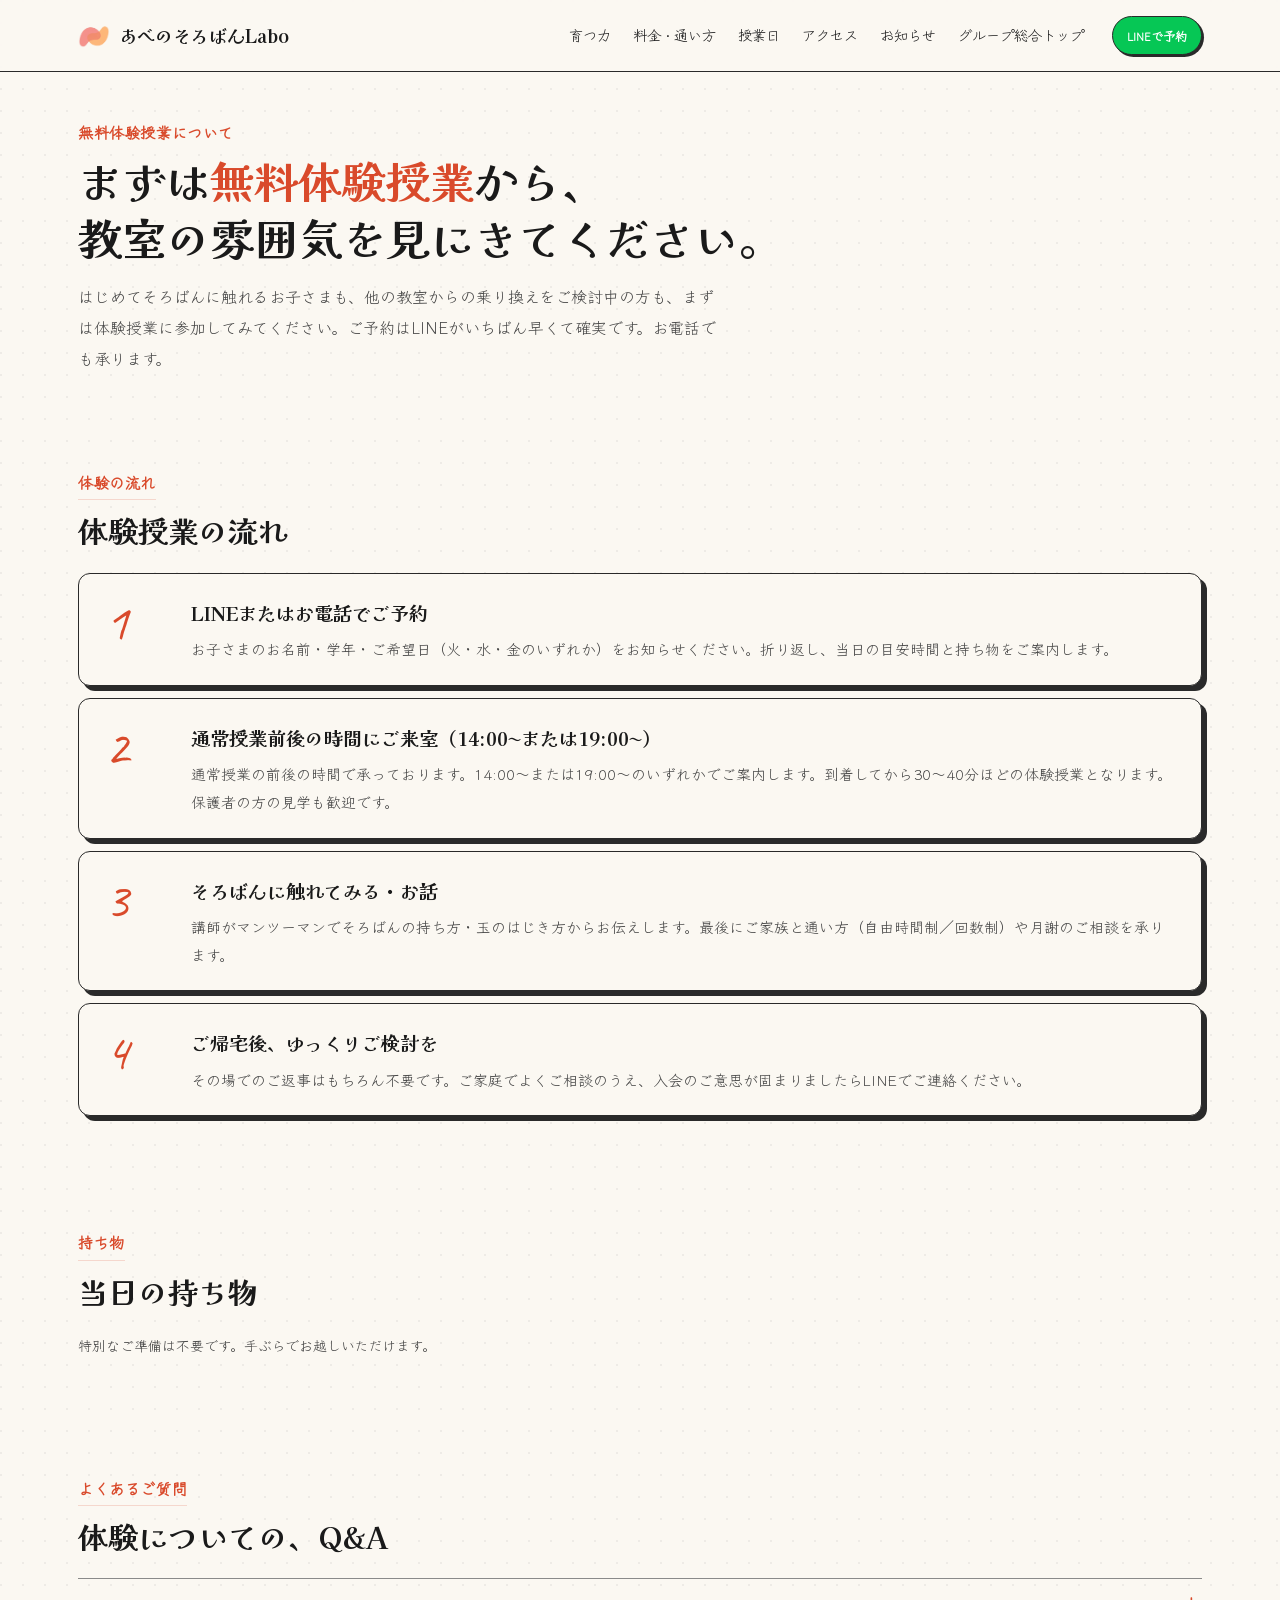
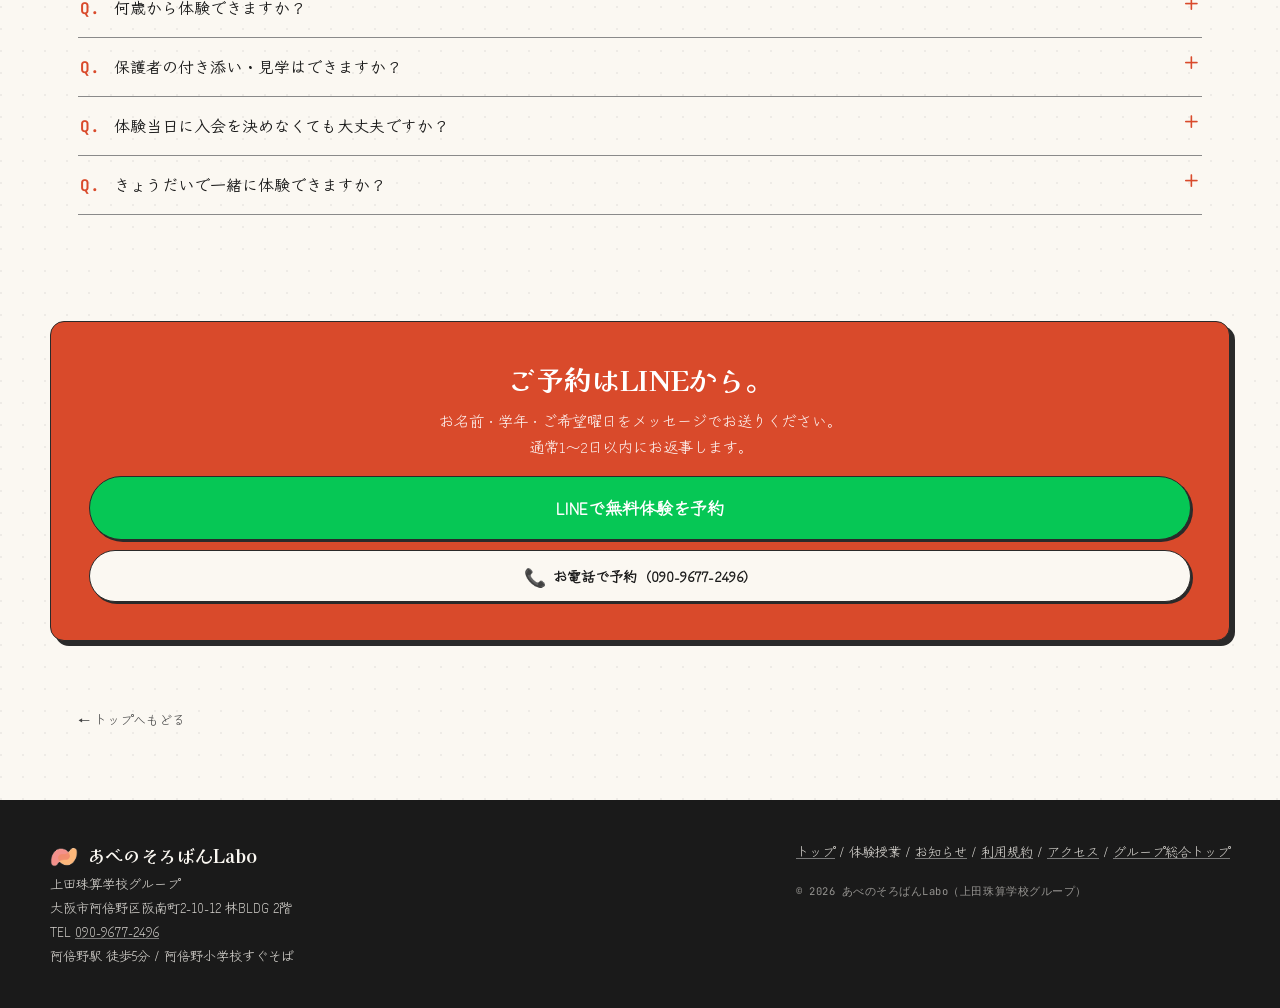
==== commit f00feb17: "体験授業ページを実態に合わせて修正 - リード文の「移籍」表現を「乗り換え」に変更 - 体験授業の様子の写真を削除（未用意のため） - 来室時間を通常授業前後（14:00〜/19:00〜）に変更、所要" ====
--- a/experience.html
+++ b/experience.html
@@ -254,9 +254,8 @@
     <div class="tag">無料体験授業について</div>
     <h1>まずは<em>無料体験授業</em>から、<br>教室の雰囲気を見にきてください。</h1>
     <p class="lead">
-      はじめてそろばんに触れるお子さまも、他教室からの移籍をご検討中の方も、まずは実際の授業に参加してみてください。ご予約はLINEがいちばん早くて確実です。お電話でも承ります。
+      はじめてそろばんに触れるお子さまも、他の教室からの乗り換えをご検討中の方も、まずは体験授業に参加してみてください。ご予約はLINEがいちばん早くて確実です。お電話でも承ります。
     </p>
-    <img src="images/experience-hero.jpg" alt="体験授業の様子" width="1600" height="700" />
   </main>
 
   <!-- 体験の流れ -->
@@ -274,8 +273,8 @@
       <div class="step">
         <div class="n">2</div>
         <div>
-          <h3>授業時間内（15:00〜19:00）にご来室</h3>
-          <p>ご予約いただいた曜日の授業時間内にお越しください。到着してから約60分の体験授業となります。保護者の方の見学も歓迎です。</p>
+          <h3>通常授業前後の時間にご来室（14:00〜または19:00〜）</h3>
+          <p>通常授業の前後の時間で承っております。14:00〜または19:00〜のいずれかでご案内します。到着してから30〜40分ほどの体験授業となります。保護者の方の見学も歓迎です。</p>
         </div>
       </div>
       <div class="step">
@@ -288,25 +287,10 @@
       <div class="step">
         <div class="n">4</div>
         <div>
-          <h3>お持ち帰り後、ゆっくりご検討を</h3>
+          <h3>ご帰宅後、ゆっくりご検討を</h3>
           <p>その場でのご返事はもちろん不要です。ご家庭でよくご相談のうえ、入会のご意思が固まりましたらLINEでご連絡ください。</p>
         </div>
       </div>
-    </div>
-  </section>
-
-  <!-- 開催情報 -->
-  <section class="s">
-    <span class="section-label">ご案内</span>
-    <h2 class="section-title">開催について</h2>
-    <div class="info-box">
-      <dl>
-        <dt>曜日</dt><dd>火曜日／水曜日／金曜日</dd>
-        <dt>時間</dt><dd>15:00〜19:00 の間、ご都合のよいタイミングで来室（到着から約60分）</dd>
-        <dt>対象</dt><dd>年中〜小学生・中学生（はじめての方、他教室経験者どちらも歓迎）</dd>
-        <dt>費用</dt><dd>無料</dd>
-        <dt>場所</dt><dd>あべのそろばんLabo（阿倍野小学校すぐそば）</dd>
-      </dl>
     </div>
   </section>
 
@@ -315,23 +299,6 @@
     <span class="section-label">持ち物</span>
     <h2 class="section-title">当日の持ち物</h2>
     <p style="font-size:14px; color:var(--ink-2); margin:0 0 4px;">特別なご準備は不要です。手ぶらでお越しいただけます。</p>
-    <div class="bring">
-      <div class="card">
-        <div class="em">筆</div>
-        <h4>筆記用具</h4>
-        <p>お持ちであれば鉛筆と消しゴムをご持参ください。</p>
-      </div>
-      <div class="card">
-        <div class="em">水</div>
-        <h4>お飲み物</h4>
-        <p>授業前後の水分補給にどうぞ。</p>
-      </div>
-      <div class="card">
-        <div class="em">－</div>
-        <h4>そろばん</h4>
-        <p>教室で貸し出しいたします。不要です。</p>
-      </div>
-    </div>
   </section>
 
   <!-- FAQ -->
@@ -355,10 +322,6 @@
         <summary><span class="q">きょうだいで一緒に体験できますか？</span></summary>
         <p>はい、可能です。ご予約の際に人数・学年をお知らせください。</p>
       </details>
-      <details>
-        <summary><span class="q">体験は1回だけですか？</span></summary>
-        <p>基本は1回ですが、もう少し様子を見たい場合はご相談ください。柔軟に対応いたします。</p>
-      </details>
     </div>
   </section>
 
--- a/css/style.css
+++ b/css/style.css
@@ -606,7 +606,7 @@
   display: grid;
   grid-template-columns: repeat(7, minmax(0, 1fr));
   gap: 4px;
-  /* 各行は内容に応じた高さ（長いラベルの週だけ高くなり、他の週は影響を受けない） */
+  grid-auto-rows: 1fr; /* 全ての週を同じ高さに揃える（ラベルは短めにして縦長を防ぐ） */
 }
 .cal-day {
   min-height: 54px;
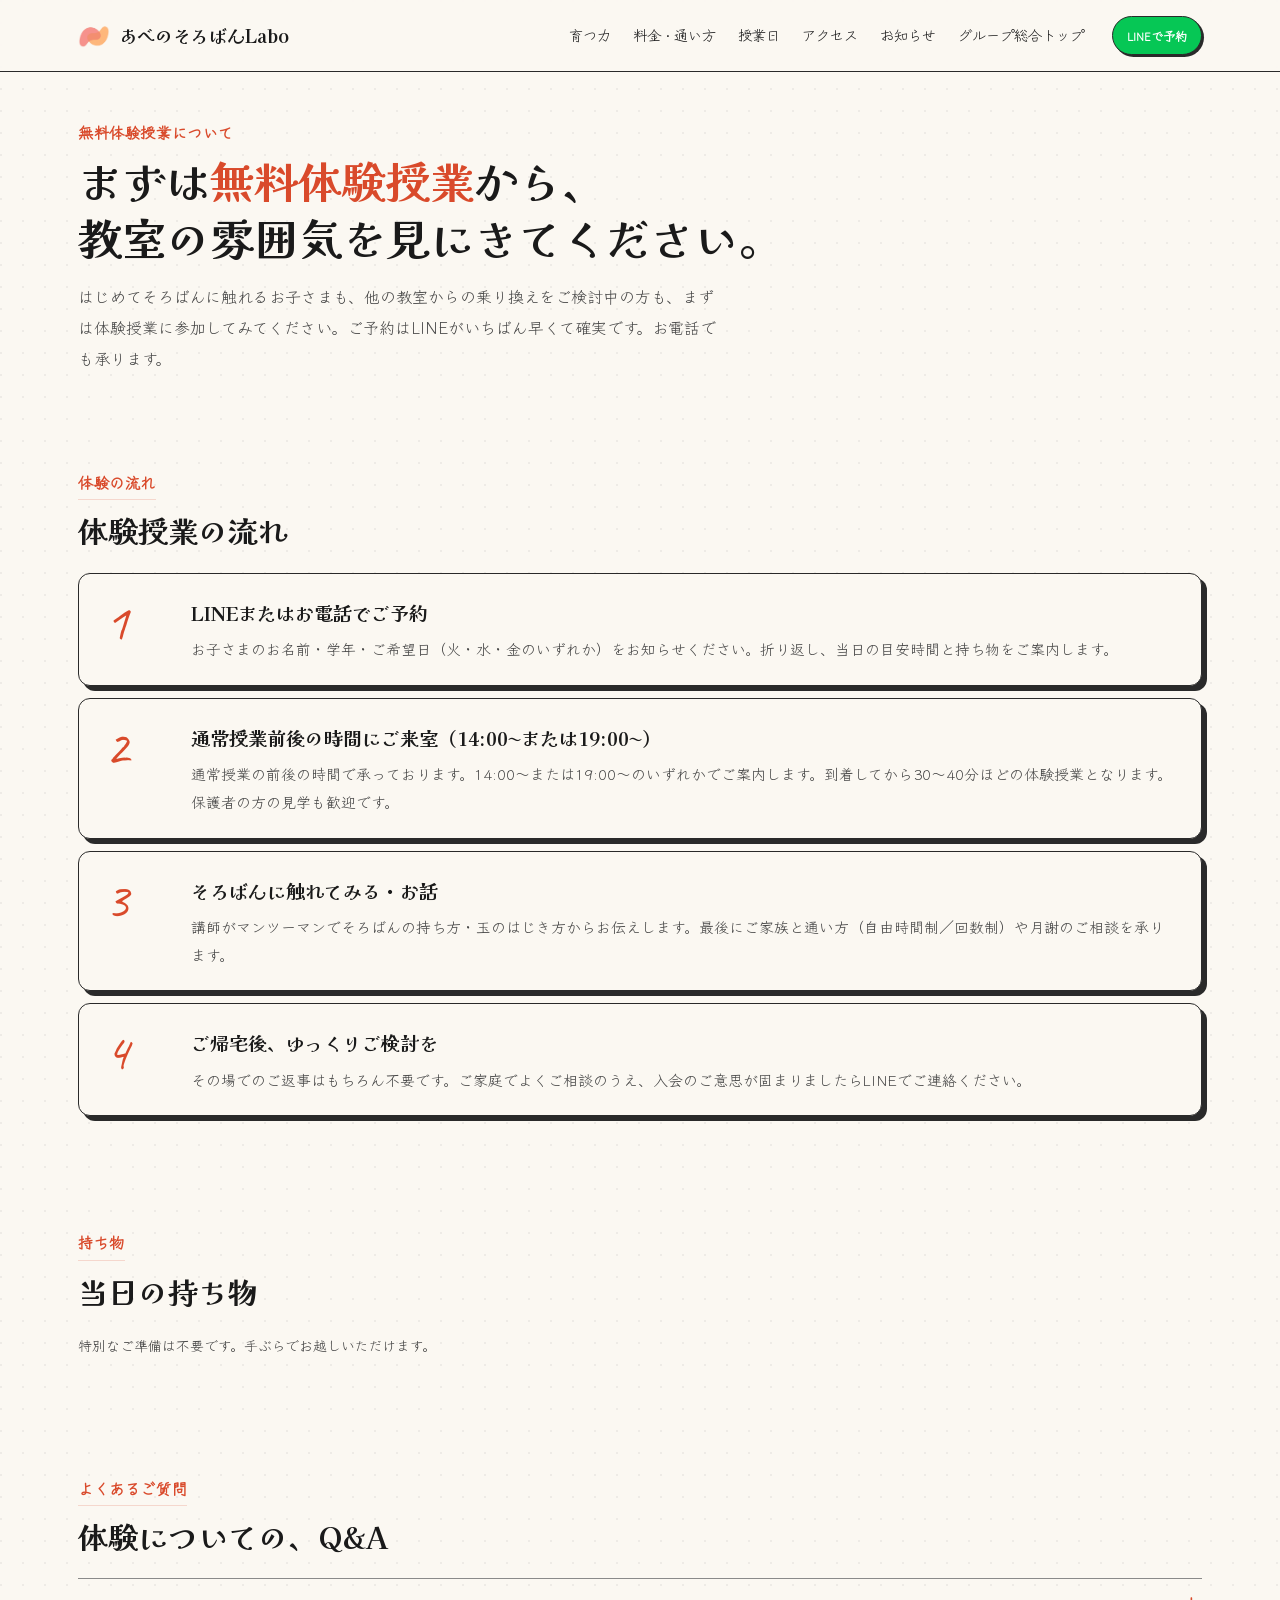
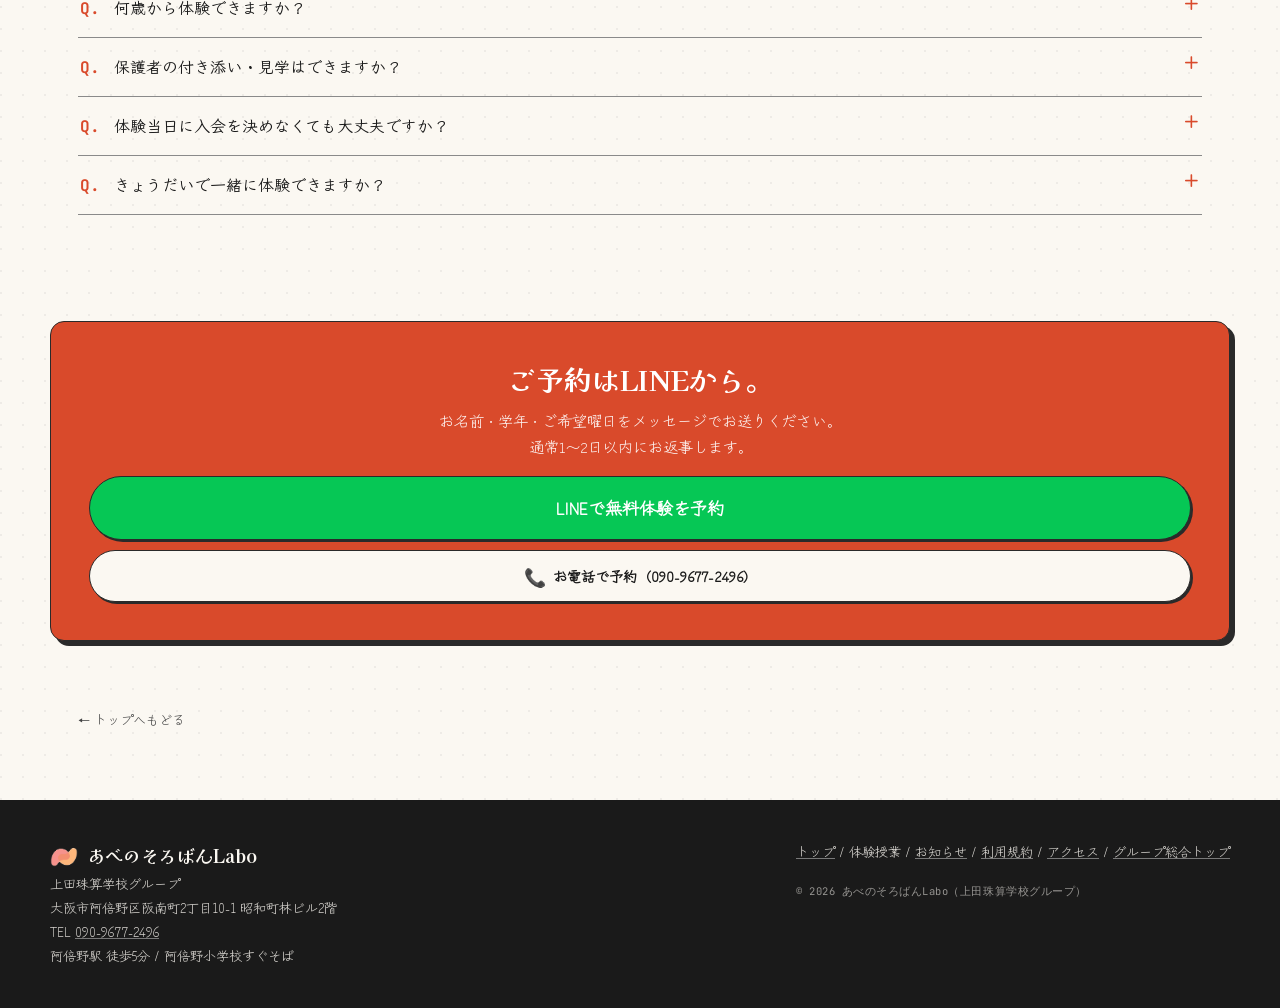
==== commit bda608c3: "阿倍野教室の住所表記を修正（阪南町2-10-12 林BLDG→2丁目10-1 昭和町林ビル） Co-Authored-By: Claude Sonnet 5 <noreply@anthropic.co" ====
--- a/experience.html
+++ b/experience.html
@@ -8,6 +8,8 @@
   <link rel="apple-touch-icon" href="images/abeno_favicon.png" />
   <title>無料体験授業について — あべのそろばんLabo</title>
   <meta name="description" content="あべのそろばんLaboの無料体験授業の流れ・持ち物・よくある質問。ご予約はLINEまたはお電話で承ります。" />
+  <link rel="canonical" href="https://osaka-soroban.com/abeno/experience.html" />
+  <meta property="og:url" content="https://osaka-soroban.com/abeno/experience.html" />
   <meta property="og:title" content="無料体験授業について — あべのそろばんLabo" />
   <meta property="og:description" content="体験授業の流れ・持ち物・よくある質問。ご予約はLINEから。" />
   <meta property="og:image" content="images/experience-hero.jpg" />
@@ -225,6 +227,16 @@
     }
     .back-link:hover { color: var(--accent); }
   </style>
+  <!-- Google tag (gtag.js) -->
+  <script async src="https://www.googletagmanager.com/gtag/js?id=G-EZS9MPNW4Y"></script>
+  <script>
+    window.dataLayer = window.dataLayer || [];
+    function gtag(){dataLayer.push(arguments);}
+    gtag('js', new Date());
+    gtag('config', 'G-EZS9MPNW4Y');
+  </script>
+  <meta name="google-site-verification" content="VU1IrU84xIc-_dTMWmAOTBG7pRNcVViVC2qAdKd0tZ0" />
+  <meta name="google-site-verification" content="r4KokmY4GWZzCn-JT35_uGbexf6qWnH7g0Xp3YpgM0U" />
 </head>
 <body>
 
@@ -349,7 +361,7 @@
         </div>
         <div class="info">
           上田珠算学校グループ<br>
-          大阪市阿倍野区阪南町2-10-12 林BLDG 2階<br>
+          大阪市阿倍野区阪南町2丁目10-1 昭和町林ビル2階<br>
           TEL <a href="tel:090-9677-2496">090-9677-2496</a><br>
           阿倍野駅 徒歩5分 / 阿倍野小学校すぐそば
         </div>
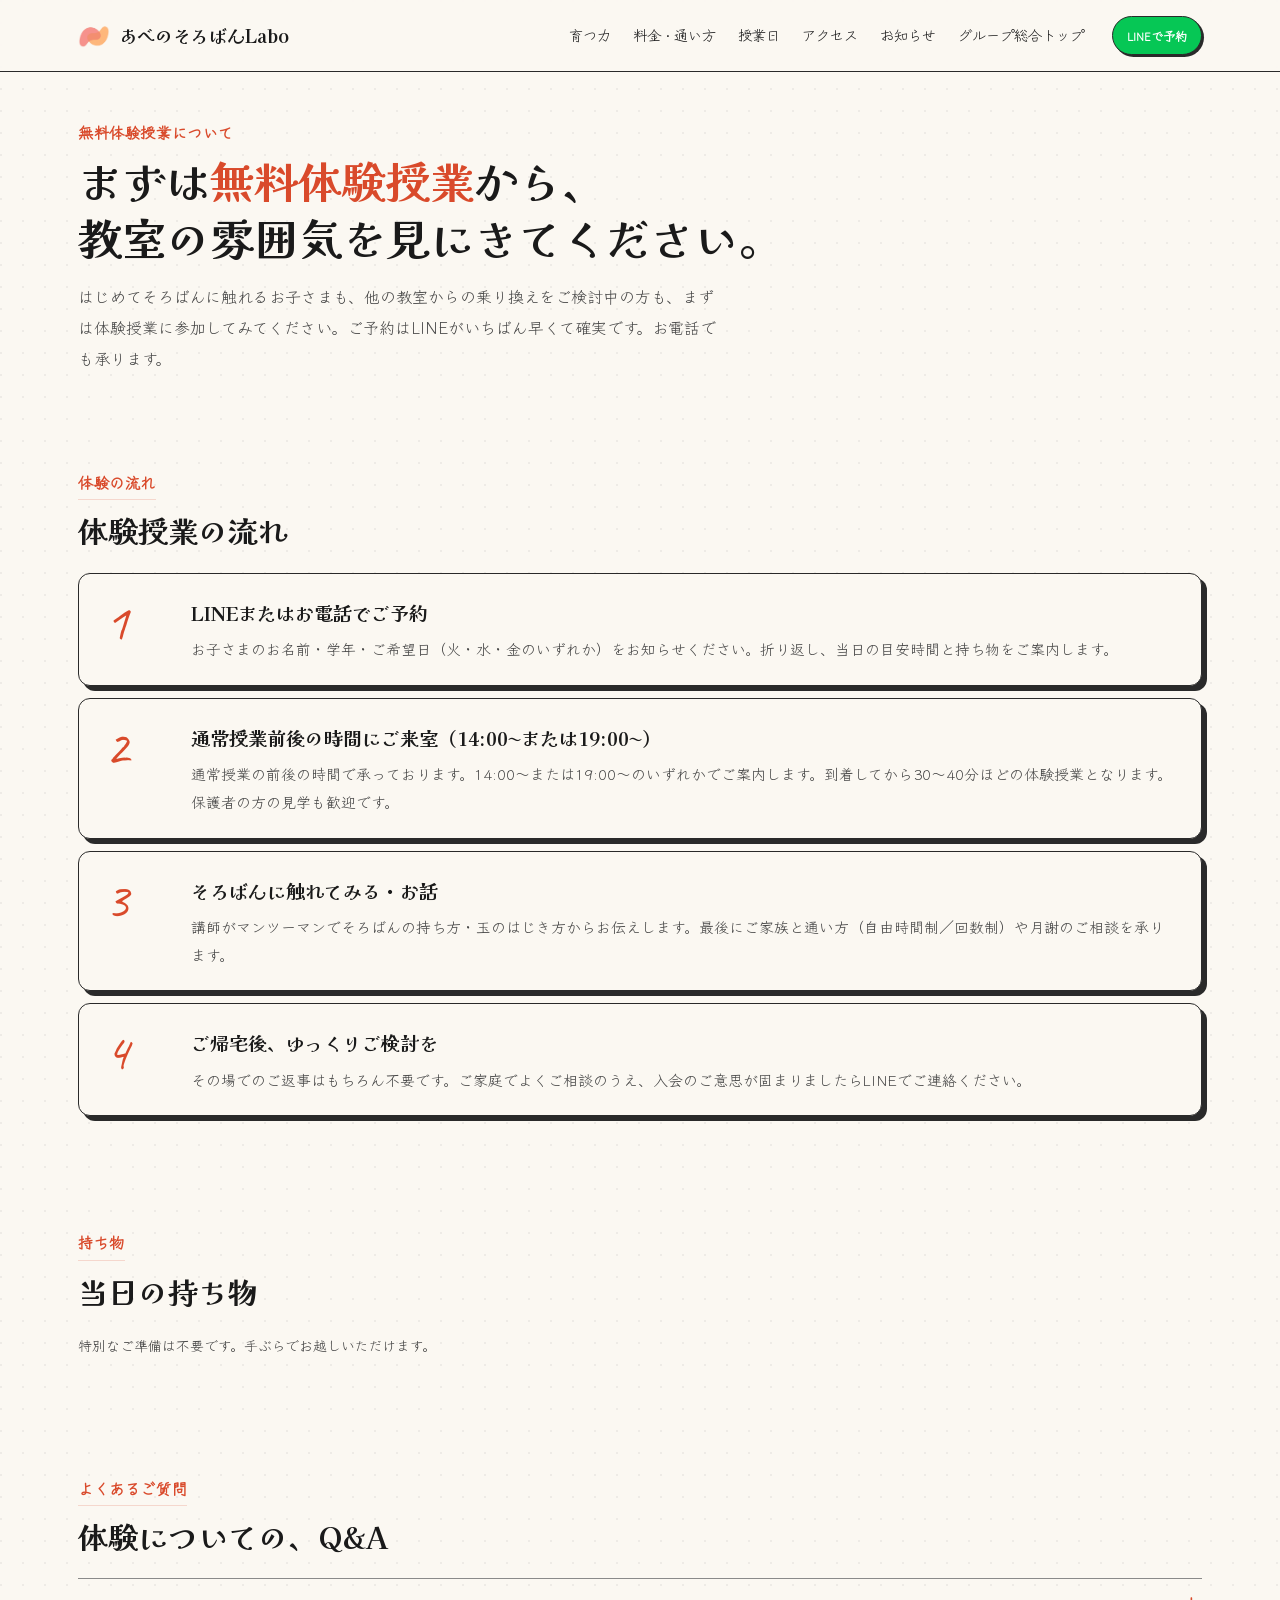
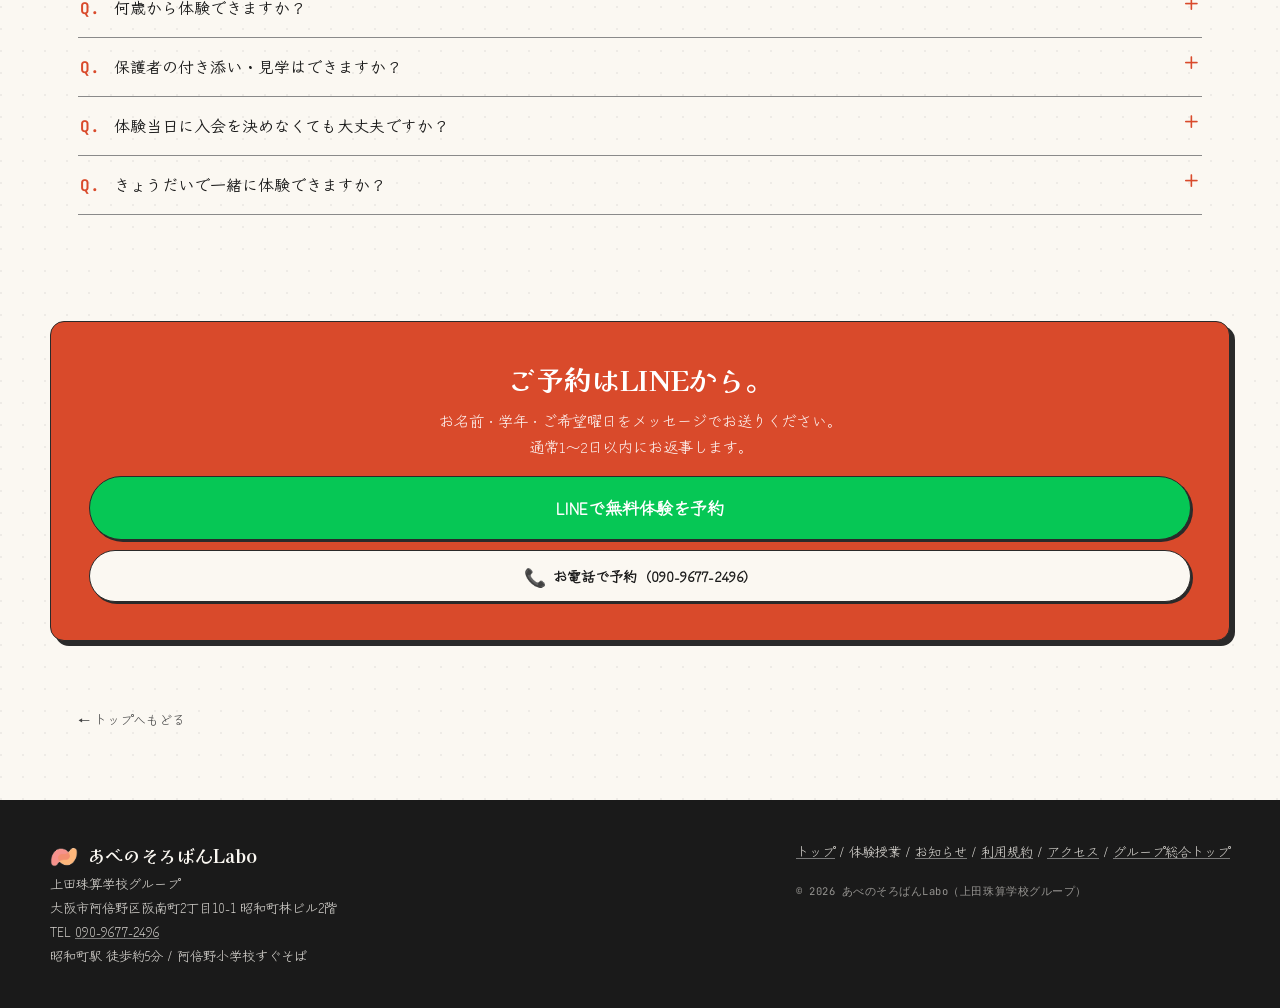
==== commit fc96710c: "最寄駅を昭和町駅(徒歩約5分)に修正、トップの説明文を比較情報優先に変更 Co-Authored-By: Claude Opus 5.5 <noreply@anthropic.com>" ====
--- a/experience.html
+++ b/experience.html
@@ -363,7 +363,7 @@
           上田珠算学校グループ<br>
           大阪市阿倍野区阪南町2丁目10-1 昭和町林ビル2階<br>
           TEL <a href="tel:090-9677-2496">090-9677-2496</a><br>
-          阿倍野駅 徒歩5分 / 阿倍野小学校すぐそば
+          昭和町駅 徒歩約5分 / 阿倍野小学校すぐそば
         </div>
       </div>
       <div>
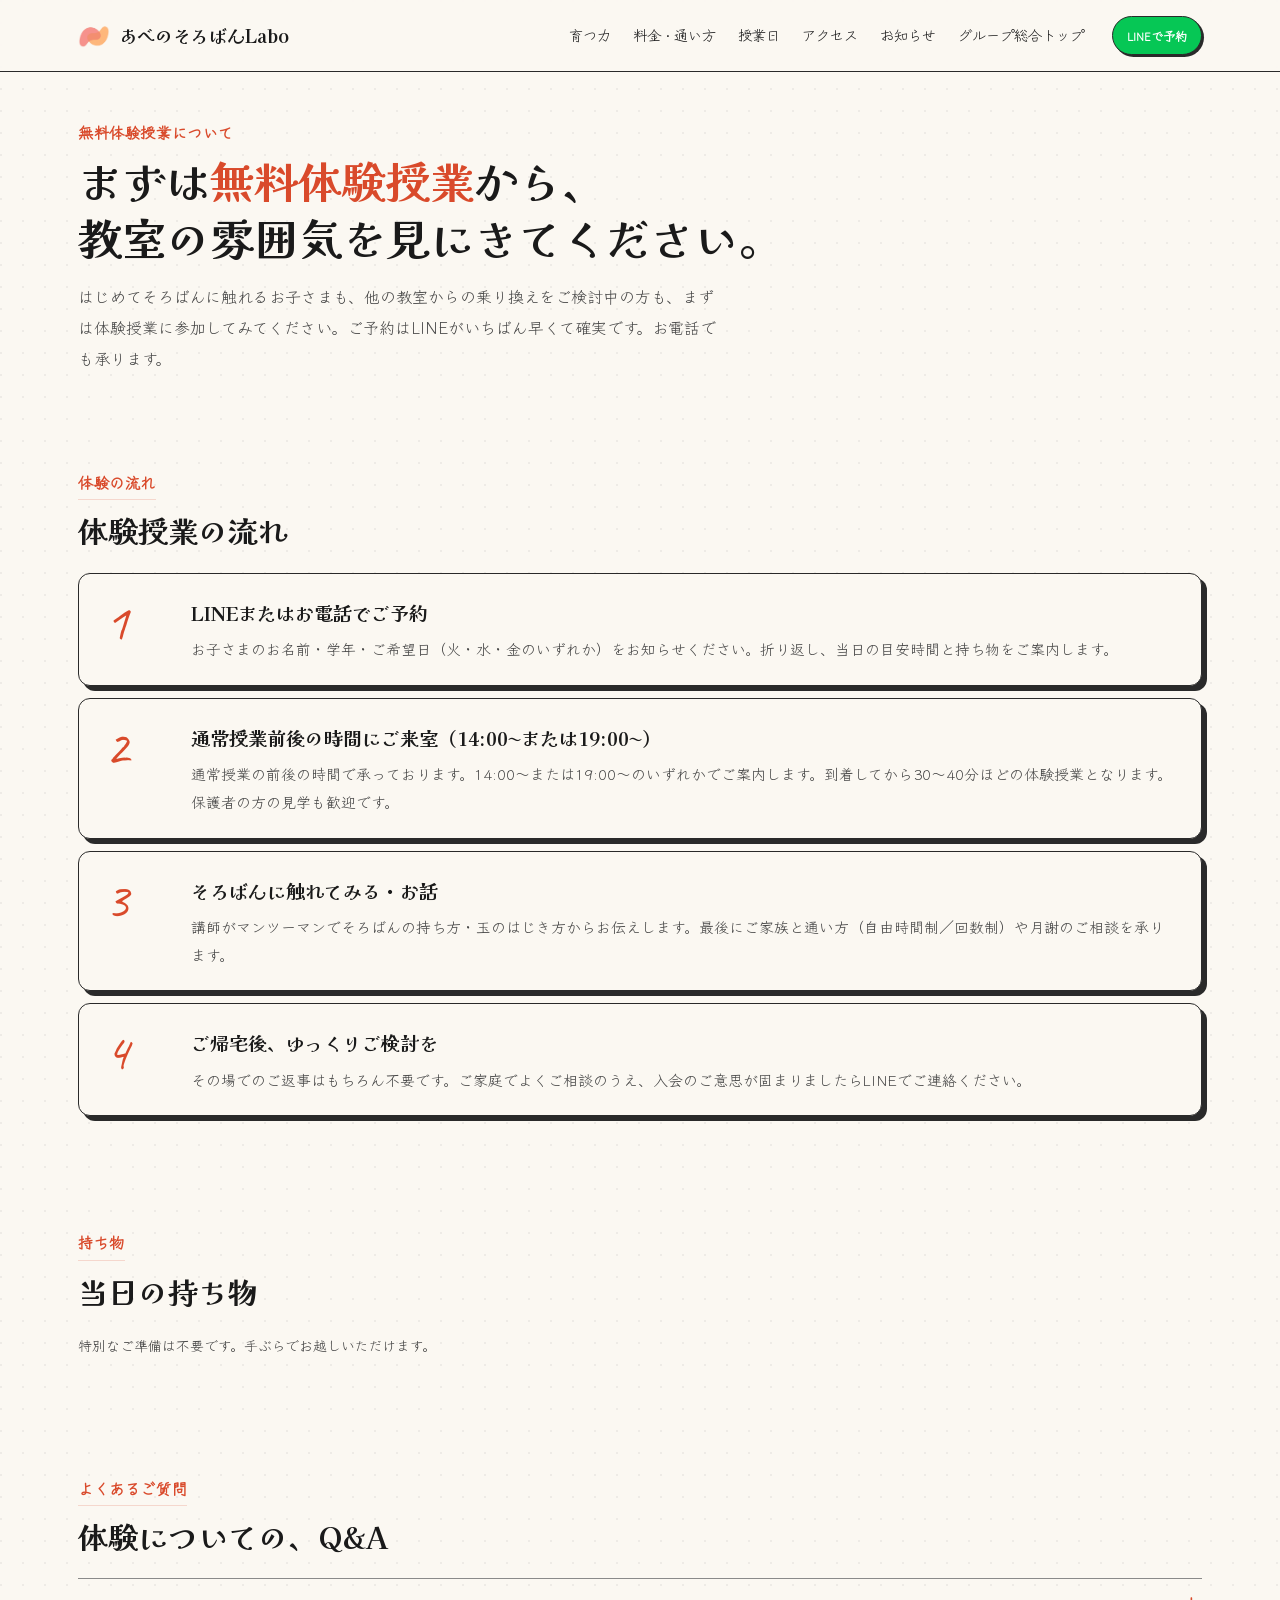
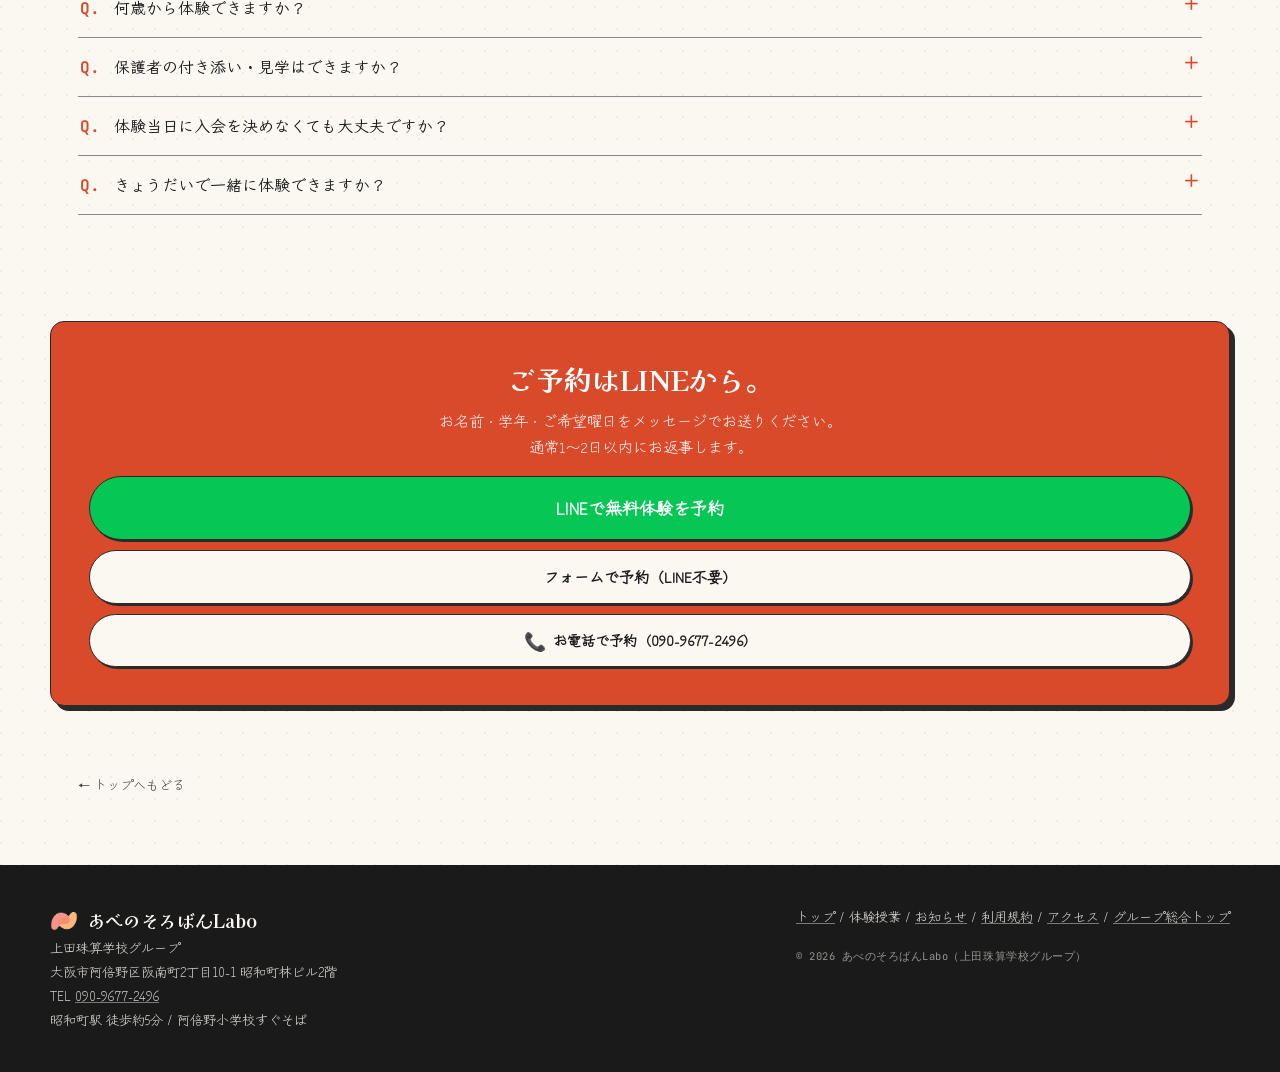
==== commit de48829e: "スマホ: 授業日ショートカット帯・フォーム予約リンク追加、トップを見出し→写真の縦並びに Co-Authored-By: Claude Opus 5.5 <noreply@anthropic.com>" ====
--- a/experience.html
+++ b/experience.html
@@ -343,6 +343,7 @@
     <p>お名前・学年・ご希望曜日をメッセージでお送りください。<br>通常1〜2日以内にお返事します。</p>
     <div class="cta-group">
       <a class="btn line" href="https://lin.ee/6mEq6KBG" target="_blank" rel="noopener">LINEで無料体験を予約</a>
+      <a class="btn" href="yoyaku.html?src=hp">フォームで予約（LINE不要）</a>
       <a class="btn tel" href="tel:090-9677-2496"><span class="icon">📞</span>お電話で予約（090-9677-2496）</a>
     </div>
   </div>
--- a/css/style.css
+++ b/css/style.css
@@ -142,6 +142,30 @@
 .btn .icon { font-size: 18px; line-height: 1; }
 
 /* ============================================================
+   授業日へのショートカット（スマホのみ・在校生の保護者向け）
+   ============================================================ */
+.schedule-jump {
+  display: flex;
+  align-items: center;
+  justify-content: space-between;
+  gap: 10px;
+  margin: 12px 14px 0;
+  padding: 11px 16px;
+  border: 1.5px solid var(--line);
+  border-radius: 12px;
+  background: var(--wash);
+  font-family: var(--hand);
+  font-weight: 600;
+  text-decoration: none;
+  color: var(--ink);
+}
+.schedule-jump small { font-size: 12px; font-weight: 500; white-space: nowrap; }
+#schedule { scroll-margin-top: 60px; }
+@media (min-width: 900px) {
+  .schedule-jump { display: none; }
+}
+
+/* ============================================================
    Hero
    ============================================================ */
 .hero {
@@ -159,20 +183,13 @@
   width: 100%;
   height: auto;
   display: block;
-  aspect-ratio: 4 / 5;
+  aspect-ratio: 3 / 2;
   object-fit: cover;
   object-position: 88% center;
 }
+/* スマホは見出し→写真の順に縦に並べる（写真に重ねると裏に隠れ、写真も縦長で画面を占領するため） */
 .hero-card {
-  position: absolute;
-  left: 16px; right: 16px; bottom: 16px;
-  background: color-mix(in oklab, var(--paper) 94%, transparent);
-  border: 1.5px solid var(--line);
-  border-radius: 12px;
-  padding: 14px 16px;
-  box-shadow: 3px 3px 0 var(--line);
-  backdrop-filter: blur(4px);
-  -webkit-backdrop-filter: blur(4px);
+  padding: 4px 2px 14px;
 }
 .hero-card .tag {
   font-family: var(--hand);
